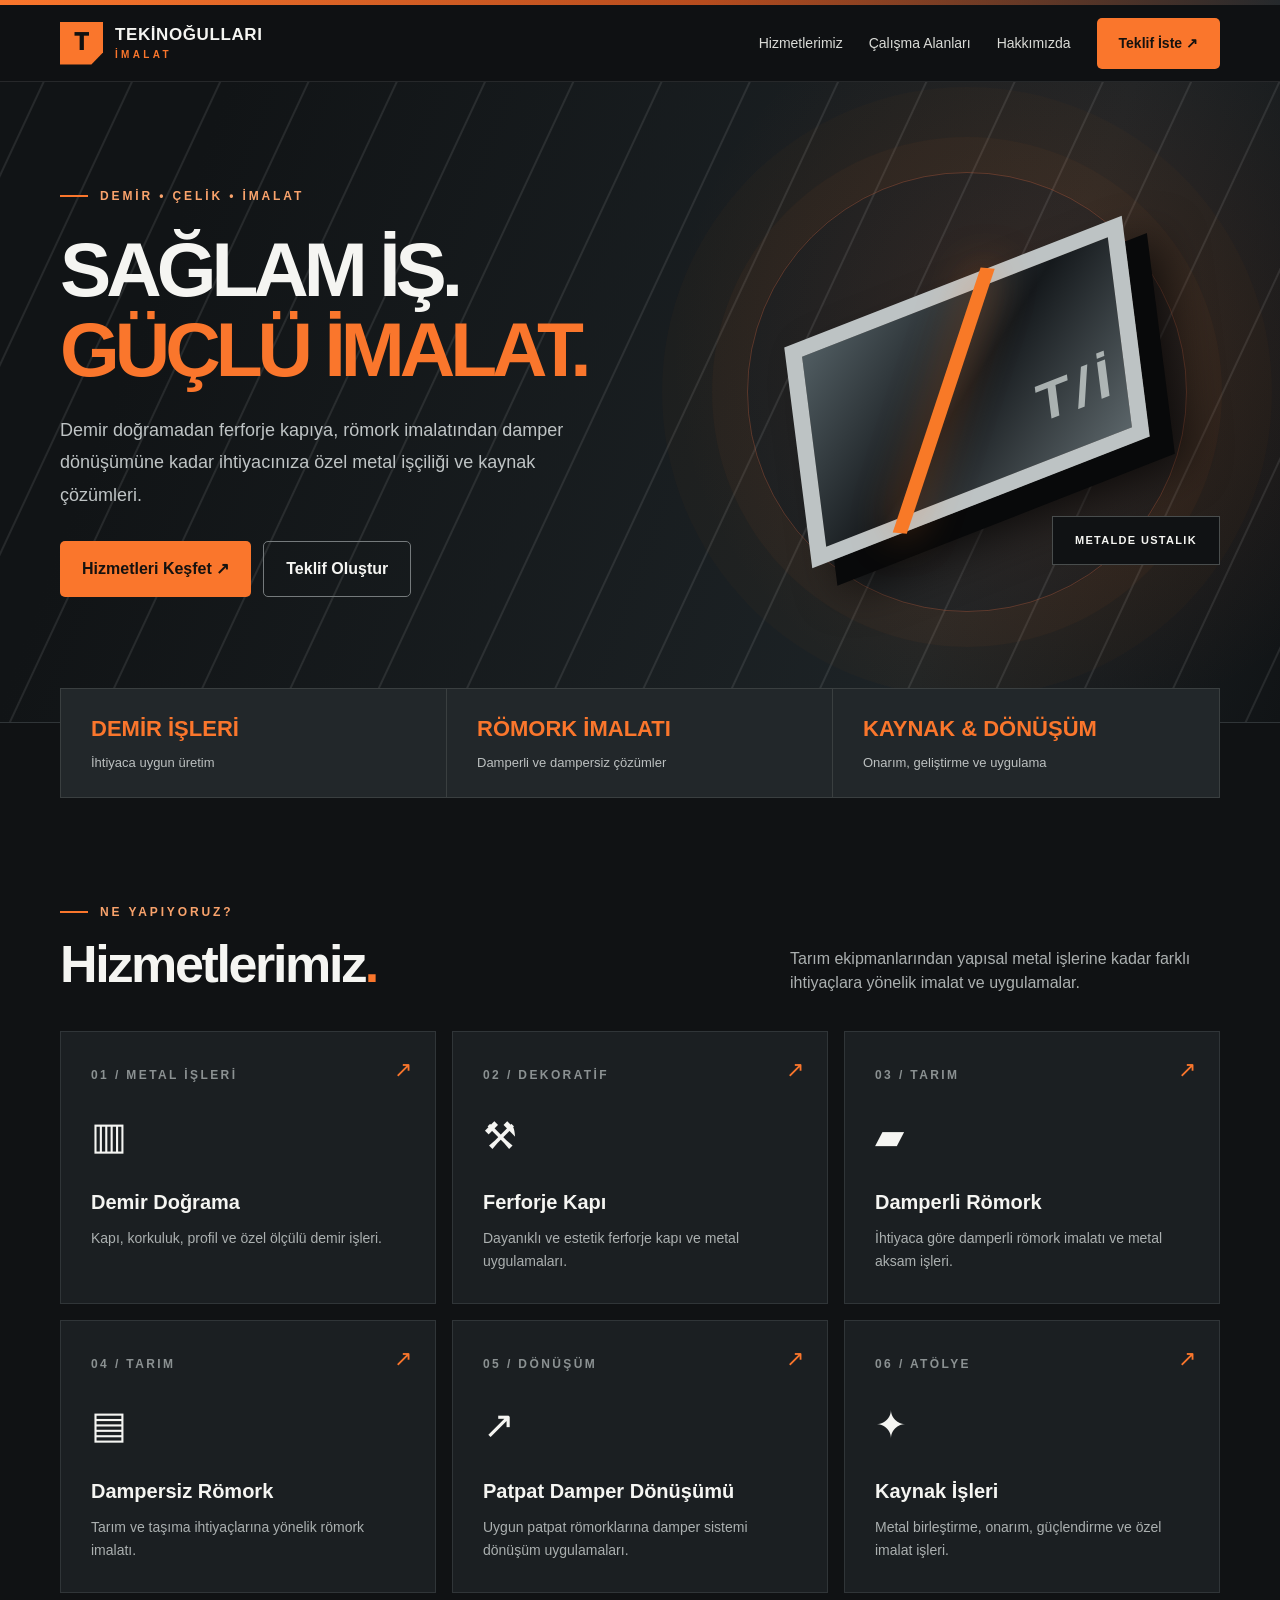
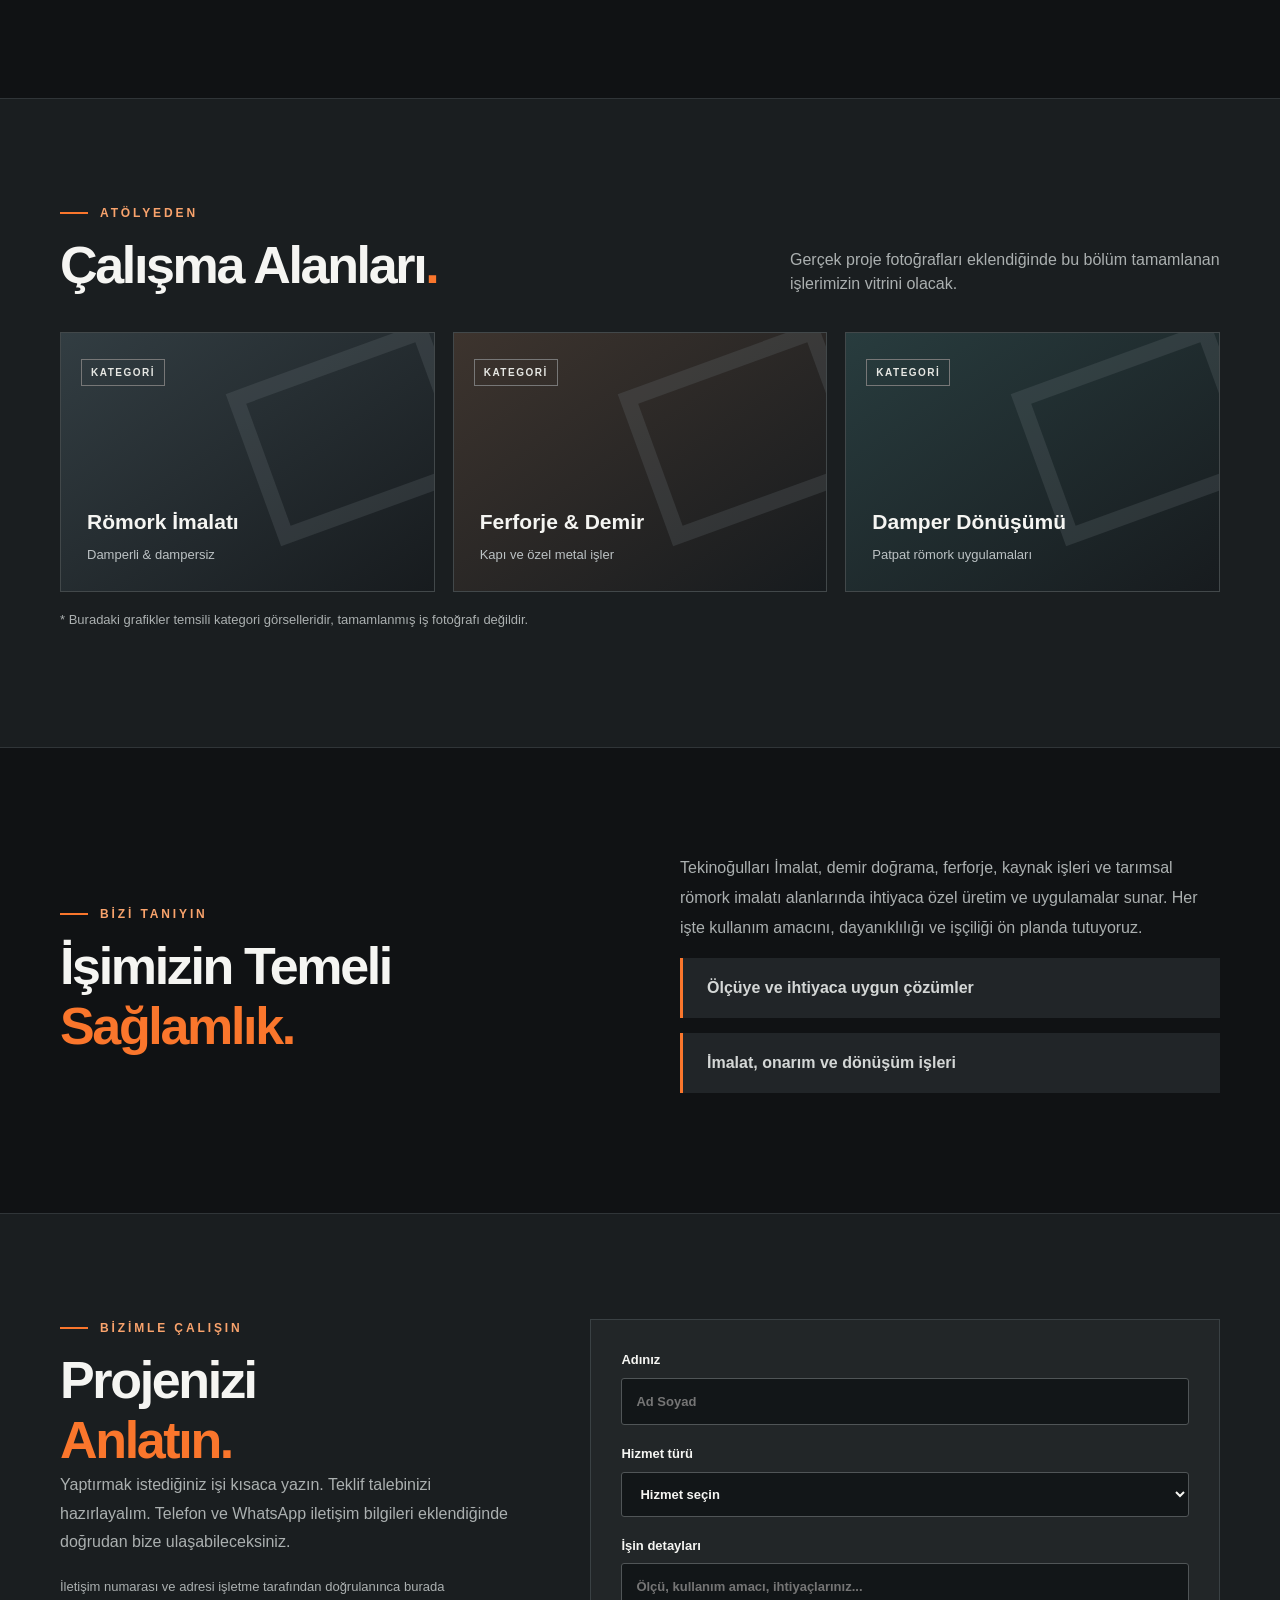
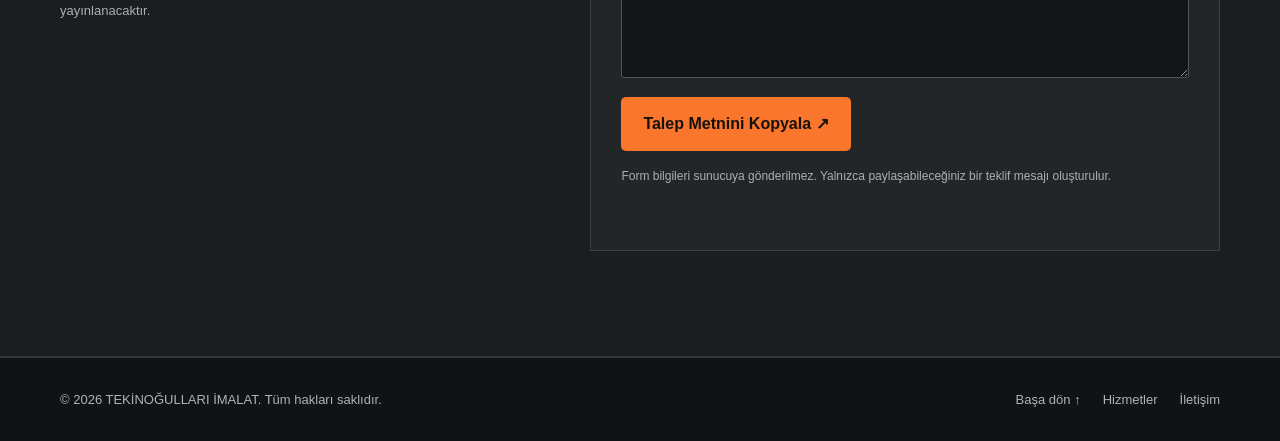
==== index.html @ f1603a8a "feat: add responsive Tekinoğulları İmalat landing page" ====
<!DOCTYPE html>
<html lang="tr">
<head>
<meta charset="utf-8"><meta name="viewport" content="width=device-width,initial-scale=1">
<meta name="theme-color" content="#101214">
<meta name="description" content="Tekinoğulları İmalat: demir doğrama, ferforje kapı, damperli ve dampersiz römork imalatı, patpat römorku damper dönüşümü ve kaynak işleri.">
<title>TEKİNOĞULLARI İMALAT | Demir, Römork ve Kaynak</title>
<style>
:root{--bg:#101214;--panel:#1b1f22;--line:#303538;--text:#f5f5f2;--muted:#abb0b0;--accent:#fa762c;--accent2:#f9a36c}*{box-sizing:border-box}html{scroll-behavior:smooth}body{margin:0;background:var(--bg);color:var(--text);font-family:Inter,Arial,Helvetica,sans-serif;line-height:1.5}a{color:inherit;text-decoration:none}button,input,textarea,select{font:inherit}button{cursor:pointer}::selection{background:var(--accent);color:#111}.wrap{width:min(1160px,calc(100% - 40px));margin:auto}.topline{height:5px;background:linear-gradient(90deg,var(--accent),#b64c1e 55%,#25292c)}header{position:sticky;top:0;z-index:20;background:#101214ed;backdrop-filter:blur(16px);border-bottom:1px solid #ffffff19}.nav{display:flex;align-items:center;justify-content:space-between;min-height:76px;gap:24px}.brand{display:flex;align-items:center;gap:12px;font-size:17px;font-weight:900;letter-spacing:.035em;line-height:1.12}.mark{display:grid;place-items:center;width:43px;height:43px;background:var(--accent);color:#111;clip-path:polygon(0 0,100% 0,100% 72%,73% 100%,0 100%);font-weight:1000;font-size:23px}.brand small{display:block;color:var(--accent);letter-spacing:.33em;font-size:10px;margin-top:5px}.links{display:flex;align-items:center;gap:26px;color:#dadbd7;font-size:14px}.links a:hover,.footer-links a:hover{color:var(--accent)}.btn{display:inline-flex;align-items:center;justify-content:center;gap:9px;border:none;border-radius:5px;background:var(--accent);color:#15120f;font-weight:800;padding:15px 22px;transition:transform .2s,background .2s}.btn:hover{background:#ff9657;transform:translateY(-2px)}.btn.outline{background:transparent;color:var(--text);border:1px solid #757a7c}.btn.outline:hover{border-color:var(--accent);color:var(--accent)}.menu{display:none;color:white;background:none;border:1px solid var(--line);border-radius:5px;padding:10px}.hero{position:relative;overflow:hidden;isolation:isolate;border-bottom:1px solid var(--line)}.hero:before{content:"";position:absolute;inset:0;z-index:-2;background:radial-gradient(circle at 82% 42%,#ac4c222e 0,transparent 34%),linear-gradient(110deg,#111416 15%,#1d2326 75%,#111416)}.hero:after{content:"";position:absolute;inset:0;opacity:.09;z-index:-1;background:repeating-linear-gradient(115deg,transparent 0 38px,#fff 39px,#fff 40px,transparent 41px 80px)}.hero-inner{min-height:640px;display:grid;grid-template-columns:1.1fr .9fr;align-items:center;gap:35px;padding:80px 0 100px}.eyebrow{display:flex;align-items:center;gap:12px;color:var(--accent2);letter-spacing:.24em;font-size:12px;font-weight:850;text-transform:uppercase}.eyebrow:before{content:"";width:28px;height:2px;background:var(--accent)}h1,h2,h3,p{margin-top:0}h1{font-size:clamp(45px,6vw,82px);line-height:1.05;letter-spacing:-.065em;margin:24px 0}.orange{color:var(--accent)}.lead{font-size:18px;color:#bfc4c5;max-width:550px;line-height:1.8}.actions{display:flex;flex-wrap:wrap;gap:12px;margin-top:30px}.hero-art{position:relative;min-height:360px;display:grid;place-items:center}.hero-art .halo{position:absolute;width:min(90%,440px);aspect-ratio:1;border:1px solid #d6683c55;border-radius:50%;box-shadow:0 0 0 35px #f8782409,0 0 0 85px #f8782406}.hero-art .metal{width:min(78%,340px);height:230px;transform:skewY(-15deg) rotate(-7deg);border:16px solid #bdc3c4;background:linear-gradient(135deg,#505c61,#15191c 50%,#5a6468);box-shadow:22px 27px 0 #08090a,30px 35px 45px #000b;position:relative}.hero-art .metal:before{content:"";position:absolute;left:40%;top:-15%;width:15px;height:130%;transform:rotate(27deg);background:#f87927;box-shadow:0 0 40px #f8792788}.hero-art .metal:after{content:"T  /  İ";position:absolute;bottom:18px;right:19px;color:#d7dedc;font-size:55px;font-weight:900;letter-spacing:-.09em;opacity:.72}.hero-art .tag{position:absolute;bottom:2%;right:0;padding:15px 22px;background:#101214;border:1px solid #494d4d;font-weight:800;letter-spacing:.12em;font-size:11px}.stats{display:grid;grid-template-columns:repeat(3,1fr);margin-top:-35px;position:relative;z-index:2;background:#22272a;border:1px solid #3a3f40}.stat{padding:23px 30px;border-right:1px solid #3a3f40}.stat:last-child{border-right:0}.stat b{display:block;font-size:22px;color:var(--accent);margin-bottom:5px}.stat span{font-size:13px;color:#bcc0c0}.section{padding:105px 0}.section-head{display:flex;justify-content:space-between;align-items:end;gap:22px;margin-bottom:36px}.section h2{font-size:clamp(32px,4.5vw,52px);letter-spacing:-.045em;line-height:1.15;margin:14px 0 0}.section-head p{max-width:430px;color:var(--muted);margin:0}.cards{display:grid;grid-template-columns:repeat(3,1fr);gap:16px}.service{position:relative;min-height:240px;background:var(--panel);border:1px solid var(--line);padding:30px;transition:border-color .2s,transform .2s}.service:hover{border-color:var(--accent);transform:translateY(-4px)}.service .num{color:#8b9192;font-size:12px;font-weight:800;letter-spacing:.2em}.service .symbol{font-size:38px;display:block;margin:22px 0}.service h3{font-size:20px;margin-bottom:10px}.service p{color:var(--muted);font-size:14px;line-height:1.65;margin:0}.service:after{content:"↗";position:absolute;right:23px;top:21px;color:var(--accent);font-size:22px}.darkband{background:#1a1e20;border-block:1px solid var(--line)}.projects{display:grid;grid-template-columns:repeat(3,1fr);gap:18px}.project{min-height:260px;background:linear-gradient(145deg,#323d42,#171b1e);border:1px solid #42484a;display:flex;flex-direction:column;justify-content:flex-end;position:relative;overflow:hidden;padding:26px}.project:before{content:"";position:absolute;width:180px;height:130px;right:-25px;top:20px;border:16px solid #78838633;transform:rotate(-20deg)}.project:nth-child(2){background:linear-gradient(145deg,#3d342e,#171b1e)}.project:nth-child(3){background:linear-gradient(145deg,#283c3e,#171b1e)}.project b{font-size:21px;position:relative}.project span{position:relative;color:#bcc2c4;font-size:13px;margin-top:8px}.project .label{position:absolute;top:18px;left:20px;border:1px solid #777;padding:5px 9px;color:#e6e7e3;font-size:10px;font-weight:800;letter-spacing:.15em}.note{color:var(--muted);font-size:13px;margin-top:18px}.about{display:grid;grid-template-columns:1fr 1fr;gap:80px;align-items:center}.about p{color:var(--muted);font-size:16px;line-height:1.85}.feature{border-left:3px solid var(--accent);padding:18px 24px;background:#212528;margin:15px 0;color:#d4d7d6;font-weight:700}.contact{display:grid;grid-template-columns:.85fr 1.15fr;gap:65px;align-items:start}.contact p{color:var(--muted);line-height:1.8}.form{background:#222628;border:1px solid #3a4144;padding:30px}.field{display:block;font-size:13px;font-weight:700;margin-bottom:19px}.field input,.field textarea,.field select{display:block;width:100%;margin-top:8px;padding:13px 14px;background:#121618;color:var(--text);border:1px solid #505557;border-radius:3px;outline:none}.field input:focus,.field textarea:focus,.field select:focus{border-color:var(--accent)}.field textarea{min-height:115px;resize:vertical}.smallprint{font-size:12px;color:#b3bab9;margin:15px 0 0}.feedback{font-size:13px;color:#b3edbd;min-height:20px;margin-top:12px}footer{border-top:1px solid var(--line);padding:32px 0;color:#aeb4b4;font-size:13px}.foot{display:flex;justify-content:space-between;gap:20px;flex-wrap:wrap}.footer-links{display:flex;gap:22px}@media(max-width:900px){.hero-inner{grid-template-columns:1fr;min-height:auto;padding:80px 0}.hero-art{min-height:270px}.hero-art .metal{height:175px;width:270px}.cards,.projects{grid-template-columns:repeat(2,1fr)}.about,.contact{gap:30px}.links{gap:15px}}@media(max-width:650px){.nav{min-height:68px}.brand{font-size:14px}.mark{width:38px;height:38px}.menu{display:block}.links{display:none;position:absolute;top:68px;left:0;right:0;background:#171b1d;border-bottom:1px solid var(--line);padding:25px 20px;flex-direction:column;align-items:stretch}.links.open{display:flex}.links .btn{text-align:center}.hero-inner{padding:70px 0 80px}.hero-art{min-height:220px}.hero-art .halo{width:220px}.hero-art .metal{width:205px;height:140px;border-width:11px}.hero-art .metal:after{font-size:39px}.hero-art .tag{display:none}.lead{font-size:16px}.stats{grid-template-columns:1fr;margin-top:-25px}.stat{padding:16px 22px;border-right:0;border-bottom:1px solid var(--line)}.stat:last-child{border:0}.stat b{font-size:17px}.section{padding:72px 0}.section-head{display:block}.section-head p{margin-top:16px}.cards,.projects,.about,.contact{grid-template-columns:1fr}.about{gap:20px}.contact{gap:24px}.form{padding:22px}.btn{width:auto}}
</style>
</head>
<body>
<div class="topline"></div>
<header><nav class="wrap nav" aria-label="Ana menü"><a href="#anasayfa" class="brand" aria-label="Tekinoğulları İmalat ana sayfa"><span class="mark">T</span><span>TEKİNOĞULLARI<small>İMALAT</small></span></a><button class="menu" id="menuBtn" aria-label="Menüyü aç" aria-expanded="false">☰ Menü</button><div class="links" id="navLinks"><a href="#hizmetler">Hizmetlerimiz</a><a href="#projeler">Çalışma Alanları</a><a href="#hakkimizda">Hakkımızda</a><a href="#iletisim" class="btn">Teklif İste ↗</a></div></nav></header>
<main>
<section class="hero" id="anasayfa"><div class="wrap hero-inner"><div><div class="eyebrow">Demir • Çelik • İmalat</div><h1>SAĞLAM İŞ.<br><span class="orange">GÜÇLÜ İMALAT.</span></h1><p class="lead">Demir doğramadan ferforje kapıya, römork imalatından damper dönüşümüne kadar ihtiyacınıza özel metal işçiliği ve kaynak çözümleri.</p><div class="actions"><a href="#hizmetler" class="btn">Hizmetleri Keşfet ↗</a><a href="#iletisim" class="btn outline">Teklif Oluştur</a></div></div><div class="hero-art" aria-hidden="true"><div class="halo"></div><div class="metal"></div><span class="tag">METALDE USTALIK</span></div></div></section>
<div class="wrap stats" aria-label="Uzmanlık alanlarımız"><div class="stat"><b>DEMİR İŞLERİ</b><span>İhtiyaca uygun üretim</span></div><div class="stat"><b>RÖMORK İMALATI</b><span>Damperli ve dampersiz çözümler</span></div><div class="stat"><b>KAYNAK & DÖNÜŞÜM</b><span>Onarım, geliştirme ve uygulama</span></div></div>
<section class="section" id="hizmetler"><div class="wrap"><div class="section-head"><div><div class="eyebrow">Ne yapıyoruz?</div><h2>Hizmetlerimiz<span class="orange">.</span></h2></div><p>Tarım ekipmanlarından yapısal metal işlerine kadar farklı ihtiyaçlara yönelik imalat ve uygulamalar.</p></div><div class="cards">
<article class="service"><span class="num">01 / METAL İŞLERİ</span><span class="symbol" aria-hidden="true">▥</span><h3>Demir Doğrama</h3><p>Kapı, korkuluk, profil ve özel ölçülü demir işleri.</p></article>
<article class="service"><span class="num">02 / DEKORATİF</span><span class="symbol" aria-hidden="true">⚒</span><h3>Ferforje Kapı</h3><p>Dayanıklı ve estetik ferforje kapı ve metal uygulamaları.</p></article>
<article class="service"><span class="num">03 / TARIM</span><span class="symbol" aria-hidden="true">▰</span><h3>Damperli Römork</h3><p>İhtiyaca göre damperli römork imalatı ve metal aksam işleri.</p></article>
<article class="service"><span class="num">04 / TARIM</span><span class="symbol" aria-hidden="true">▤</span><h3>Dampersiz Römork</h3><p>Tarım ve taşıma ihtiyaçlarına yönelik römork imalatı.</p></article>
<article class="service"><span class="num">05 / DÖNÜŞÜM</span><span class="symbol" aria-hidden="true">↗</span><h3>Patpat Damper Dönüşümü</h3><p>Uygun patpat römorklarına damper sistemi dönüşüm uygulamaları.</p></article>
<article class="service"><span class="num">06 / ATÖLYE</span><span class="symbol" aria-hidden="true">✦</span><h3>Kaynak İşleri</h3><p>Metal birleştirme, onarım, güçlendirme ve özel imalat işleri.</p></article>
</div></div></section>
<section class="section darkband" id="projeler"><div class="wrap"><div class="section-head"><div><div class="eyebrow">Atölyeden</div><h2>Çalışma Alanları<span class="orange">.</span></h2></div><p>Gerçek proje fotoğrafları eklendiğinde bu bölüm tamamlanan işlerimizin vitrini olacak.</p></div><div class="projects"><div class="project"><span class="label">KATEGORİ</span><b>Römork İmalatı</b><span>Damperli & dampersiz</span></div><div class="project"><span class="label">KATEGORİ</span><b>Ferforje & Demir</b><span>Kapı ve özel metal işler</span></div><div class="project"><span class="label">KATEGORİ</span><b>Damper Dönüşümü</b><span>Patpat römork uygulamaları</span></div></div><p class="note">* Buradaki grafikler temsili kategori görselleridir, tamamlanmış iş fotoğrafı değildir.</p></div></section>
<section class="section" id="hakkimizda"><div class="wrap about"><div><div class="eyebrow">Bizi tanıyın</div><h2>İşimizin Temeli<br><span class="orange">Sağlamlık.</span></h2></div><div><p>Tekinoğulları İmalat, demir doğrama, ferforje, kaynak işleri ve tarımsal römork imalatı alanlarında ihtiyaca özel üretim ve uygulamalar sunar. Her işte kullanım amacını, dayanıklılığı ve işçiliği ön planda tutuyoruz.</p><div class="feature">Ölçüye ve ihtiyaca uygun çözümler</div><div class="feature">İmalat, onarım ve dönüşüm işleri</div></div></div></section>
<section class="section darkband" id="iletisim"><div class="wrap contact"><div><div class="eyebrow">Bizimle çalışın</div><h2>Projenizi<br><span class="orange">Anlatın.</span></h2><p>Yaptırmak istediğiniz işi kısaca yazın. Teklif talebinizi hazırlayalım. Telefon ve WhatsApp iletişim bilgileri eklendiğinde doğrudan bize ulaşabileceksiniz.</p><p class="note">İletişim numarası ve adresi işletme tarafından doğrulanınca burada yayınlanacaktır.</p></div><form class="form" id="quoteForm"><label class="field">Adınız <input id="customer" required maxlength="80" placeholder="Ad Soyad" autocomplete="name"></label><label class="field">Hizmet türü<select id="service" required><option value="">Hizmet seçin</option><option>Demir doğrama</option><option>Ferforje kapı</option><option>Damperli römork imalatı</option><option>Dampersiz römork imalatı</option><option>Patpat römorku damper dönüşümü</option><option>Kaynak işleri</option><option>Diğer</option></select></label><label class="field">İşin detayları<textarea id="details" required maxlength="2000" placeholder="Ölçü, kullanım amacı, ihtiyaçlarınız..."></textarea></label><button type="submit" class="btn">Talep Metnini Kopyala ↗</button><p class="smallprint">Form bilgileri sunucuya gönderilmez. Yalnızca paylaşabileceğiniz bir teklif mesajı oluşturulur.</p><div id="formFeedback" class="feedback" aria-live="polite"></div></form></div></section>
</main><footer><div class="wrap foot"><div>© <span id="year"></span> TEKİNOĞULLARI İMALAT. Tüm hakları saklıdır.</div><div class="footer-links"><a href="#anasayfa">Başa dön ↑</a><a href="#hizmetler">Hizmetler</a><a href="#iletisim">İletişim</a></div></div></footer>
<script>
const menuBtn=document.getElementById('menuBtn'),navLinks=document.getElementById('navLinks');menuBtn.addEventListener('click',()=>{const open=navLinks.classList.toggle('open');menuBtn.setAttribute('aria-expanded',String(open))});navLinks.querySelectorAll('a').forEach(a=>a.addEventListener('click',()=>{navLinks.classList.remove('open');menuBtn.setAttribute('aria-expanded','false')}));document.getElementById('year').textContent=new Date().getFullYear();
document.getElementById('quoteForm').addEventListener('submit',async e=>{e.preventDefault();const name=document.getElementById('customer').value.trim(),service=document.getElementById('service').value,details=document.getElementById('details').value.trim(),feedback=document.getElementById('formFeedback');if(!name||!service||!details)return;const msg='TEKİNOĞULLARI İMALAT - TEKLİF TALEBİ\nAd Soyad: '+name+'\nHizmet: '+service+'\nDetay: '+details;try{await navigator.clipboard.writeText(msg);feedback.textContent='Talep metniniz kopyalandı. İstediğiniz mesajlaşma uygulamasına yapıştırabilirsiniz.'}catch(err){const field=document.createElement('textarea');field.value=msg;field.readOnly=true;field.style.width='100%';feedback.textContent='Metni buradan seçip kopyalayabilirsiniz:';feedback.appendChild(field);field.select()}})
</script>
</body></html>
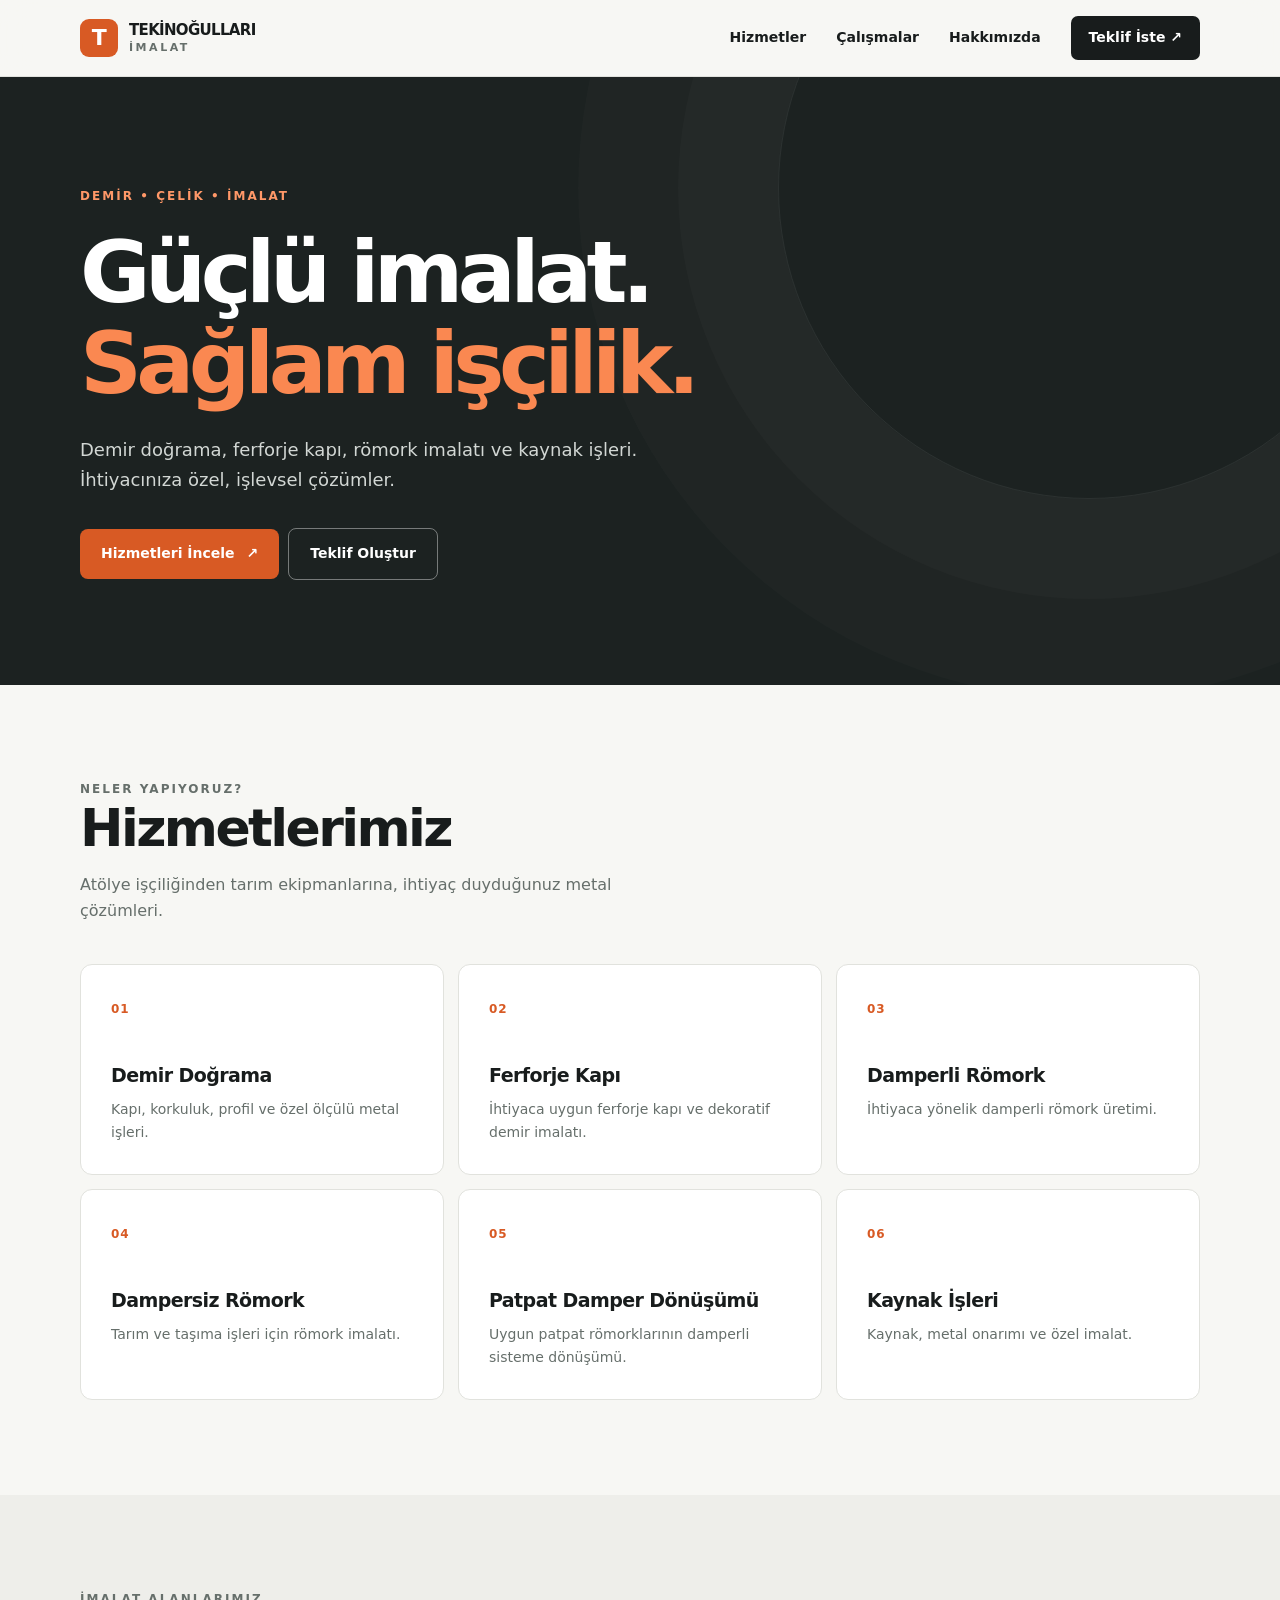
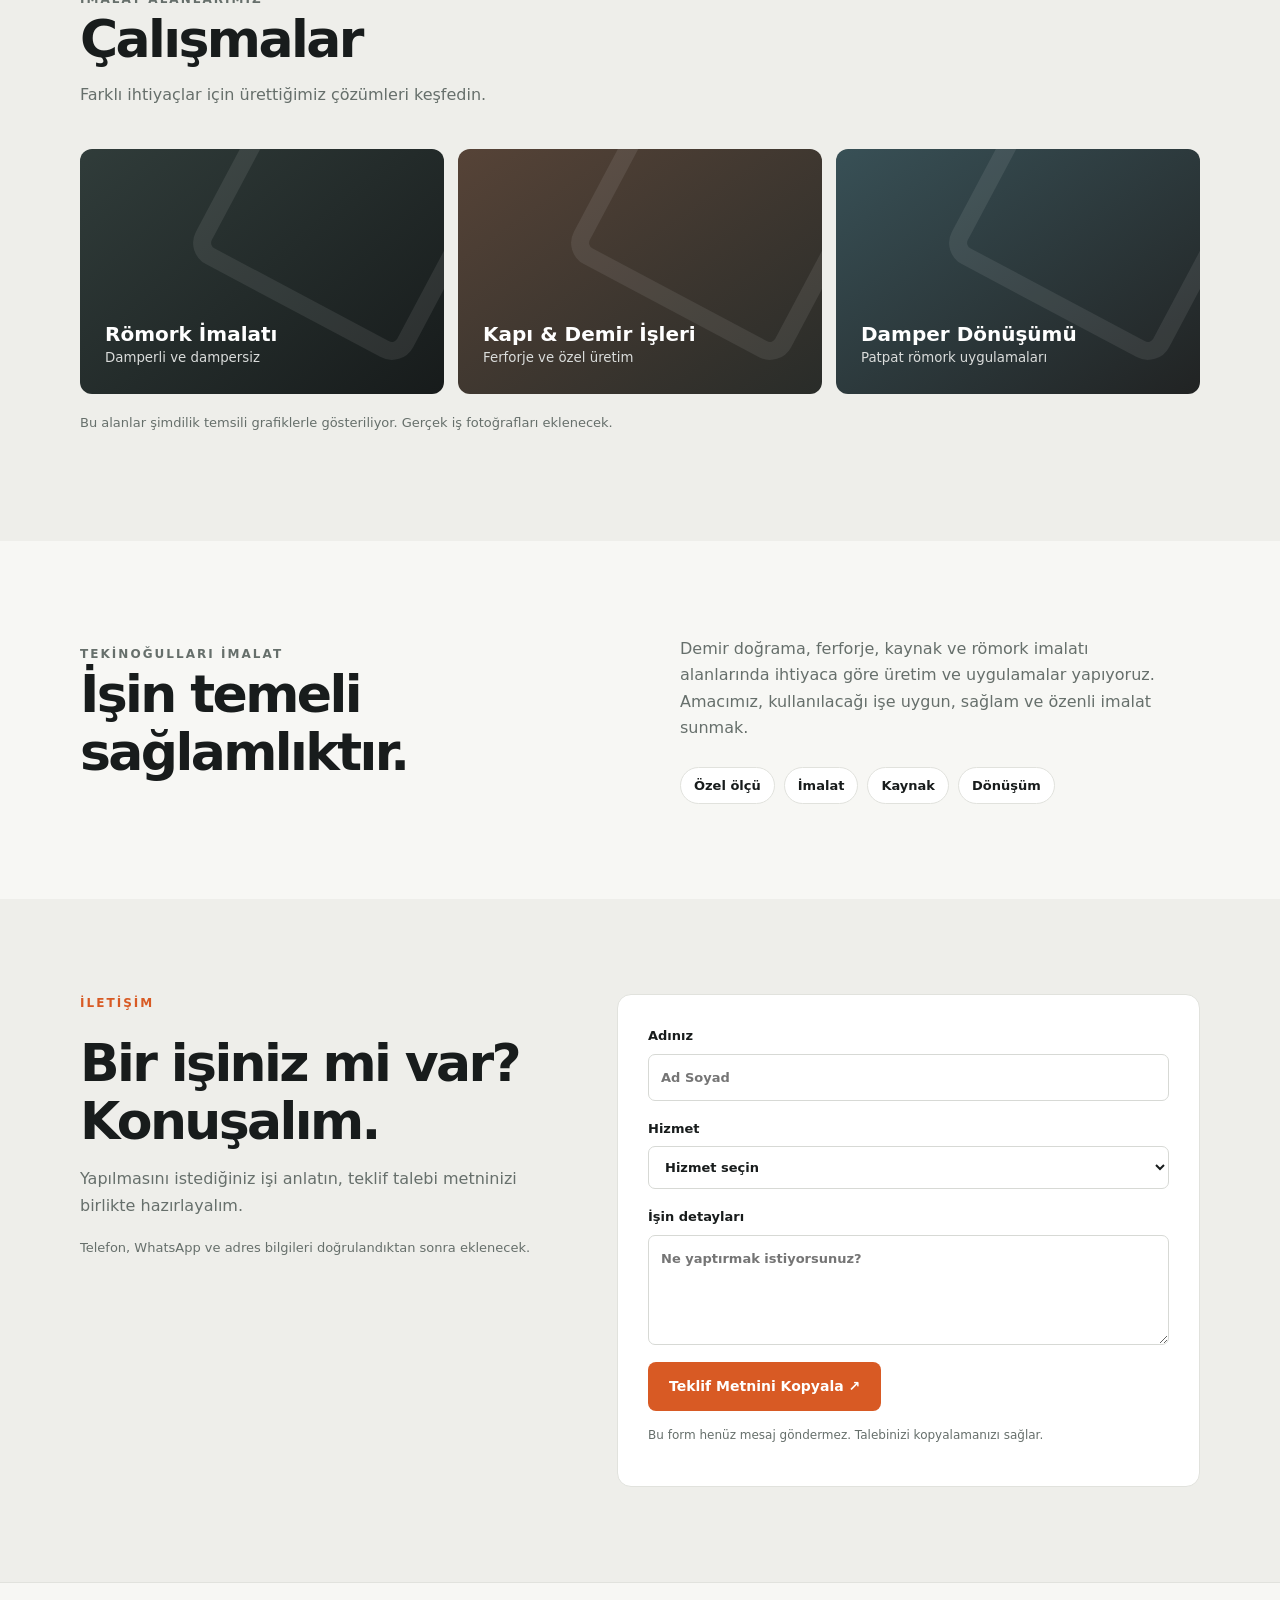
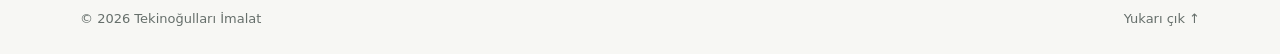
==== commit 36a725c2: "design: simplify landing page and add subtle scroll animations" ====
--- a/index.html
+++ b/index.html
@@ -1,34 +1,36 @@
-<!DOCTYPE html>
+<!doctype html>
 <html lang="tr">
 <head>
 <meta charset="utf-8"><meta name="viewport" content="width=device-width,initial-scale=1">
-<meta name="theme-color" content="#101214">
-<meta name="description" content="Tekinoğulları İmalat: demir doğrama, ferforje kapı, damperli ve dampersiz römork imalatı, patpat römorku damper dönüşümü ve kaynak işleri.">
-<title>TEKİNOĞULLARI İMALAT | Demir, Römork ve Kaynak</title>
+<meta name="theme-color" content="#151717">
+<meta name="description" content="Tekinoğulları İmalat | Demir doğrama, ferforje, damperli ve dampersiz römork, patpat römorku damper dönüşümü ve kaynak işleri.">
+<title>Tekinoğulları İmalat | Demir & Römork</title>
 <style>
-:root{--bg:#101214;--panel:#1b1f22;--line:#303538;--text:#f5f5f2;--muted:#abb0b0;--accent:#fa762c;--accent2:#f9a36c}*{box-sizing:border-box}html{scroll-behavior:smooth}body{margin:0;background:var(--bg);color:var(--text);font-family:Inter,Arial,Helvetica,sans-serif;line-height:1.5}a{color:inherit;text-decoration:none}button,input,textarea,select{font:inherit}button{cursor:pointer}::selection{background:var(--accent);color:#111}.wrap{width:min(1160px,calc(100% - 40px));margin:auto}.topline{height:5px;background:linear-gradient(90deg,var(--accent),#b64c1e 55%,#25292c)}header{position:sticky;top:0;z-index:20;background:#101214ed;backdrop-filter:blur(16px);border-bottom:1px solid #ffffff19}.nav{display:flex;align-items:center;justify-content:space-between;min-height:76px;gap:24px}.brand{display:flex;align-items:center;gap:12px;font-size:17px;font-weight:900;letter-spacing:.035em;line-height:1.12}.mark{display:grid;place-items:center;width:43px;height:43px;background:var(--accent);color:#111;clip-path:polygon(0 0,100% 0,100% 72%,73% 100%,0 100%);font-weight:1000;font-size:23px}.brand small{display:block;color:var(--accent);letter-spacing:.33em;font-size:10px;margin-top:5px}.links{display:flex;align-items:center;gap:26px;color:#dadbd7;font-size:14px}.links a:hover,.footer-links a:hover{color:var(--accent)}.btn{display:inline-flex;align-items:center;justify-content:center;gap:9px;border:none;border-radius:5px;background:var(--accent);color:#15120f;font-weight:800;padding:15px 22px;transition:transform .2s,background .2s}.btn:hover{background:#ff9657;transform:translateY(-2px)}.btn.outline{background:transparent;color:var(--text);border:1px solid #757a7c}.btn.outline:hover{border-color:var(--accent);color:var(--accent)}.menu{display:none;color:white;background:none;border:1px solid var(--line);border-radius:5px;padding:10px}.hero{position:relative;overflow:hidden;isolation:isolate;border-bottom:1px solid var(--line)}.hero:before{content:"";position:absolute;inset:0;z-index:-2;background:radial-gradient(circle at 82% 42%,#ac4c222e 0,transparent 34%),linear-gradient(110deg,#111416 15%,#1d2326 75%,#111416)}.hero:after{content:"";position:absolute;inset:0;opacity:.09;z-index:-1;background:repeating-linear-gradient(115deg,transparent 0 38px,#fff 39px,#fff 40px,transparent 41px 80px)}.hero-inner{min-height:640px;display:grid;grid-template-columns:1.1fr .9fr;align-items:center;gap:35px;padding:80px 0 100px}.eyebrow{display:flex;align-items:center;gap:12px;color:var(--accent2);letter-spacing:.24em;font-size:12px;font-weight:850;text-transform:uppercase}.eyebrow:before{content:"";width:28px;height:2px;background:var(--accent)}h1,h2,h3,p{margin-top:0}h1{font-size:clamp(45px,6vw,82px);line-height:1.05;letter-spacing:-.065em;margin:24px 0}.orange{color:var(--accent)}.lead{font-size:18px;color:#bfc4c5;max-width:550px;line-height:1.8}.actions{display:flex;flex-wrap:wrap;gap:12px;margin-top:30px}.hero-art{position:relative;min-height:360px;display:grid;place-items:center}.hero-art .halo{position:absolute;width:min(90%,440px);aspect-ratio:1;border:1px solid #d6683c55;border-radius:50%;box-shadow:0 0 0 35px #f8782409,0 0 0 85px #f8782406}.hero-art .metal{width:min(78%,340px);height:230px;transform:skewY(-15deg) rotate(-7deg);border:16px solid #bdc3c4;background:linear-gradient(135deg,#505c61,#15191c 50%,#5a6468);box-shadow:22px 27px 0 #08090a,30px 35px 45px #000b;position:relative}.hero-art .metal:before{content:"";position:absolute;left:40%;top:-15%;width:15px;height:130%;transform:rotate(27deg);background:#f87927;box-shadow:0 0 40px #f8792788}.hero-art .metal:after{content:"T  /  İ";position:absolute;bottom:18px;right:19px;color:#d7dedc;font-size:55px;font-weight:900;letter-spacing:-.09em;opacity:.72}.hero-art .tag{position:absolute;bottom:2%;right:0;padding:15px 22px;background:#101214;border:1px solid #494d4d;font-weight:800;letter-spacing:.12em;font-size:11px}.stats{display:grid;grid-template-columns:repeat(3,1fr);margin-top:-35px;position:relative;z-index:2;background:#22272a;border:1px solid #3a3f40}.stat{padding:23px 30px;border-right:1px solid #3a3f40}.stat:last-child{border-right:0}.stat b{display:block;font-size:22px;color:var(--accent);margin-bottom:5px}.stat span{font-size:13px;color:#bcc0c0}.section{padding:105px 0}.section-head{display:flex;justify-content:space-between;align-items:end;gap:22px;margin-bottom:36px}.section h2{font-size:clamp(32px,4.5vw,52px);letter-spacing:-.045em;line-height:1.15;margin:14px 0 0}.section-head p{max-width:430px;color:var(--muted);margin:0}.cards{display:grid;grid-template-columns:repeat(3,1fr);gap:16px}.service{position:relative;min-height:240px;background:var(--panel);border:1px solid var(--line);padding:30px;transition:border-color .2s,transform .2s}.service:hover{border-color:var(--accent);transform:translateY(-4px)}.service .num{color:#8b9192;font-size:12px;font-weight:800;letter-spacing:.2em}.service .symbol{font-size:38px;display:block;margin:22px 0}.service h3{font-size:20px;margin-bottom:10px}.service p{color:var(--muted);font-size:14px;line-height:1.65;margin:0}.service:after{content:"↗";position:absolute;right:23px;top:21px;color:var(--accent);font-size:22px}.darkband{background:#1a1e20;border-block:1px solid var(--line)}.projects{display:grid;grid-template-columns:repeat(3,1fr);gap:18px}.project{min-height:260px;background:linear-gradient(145deg,#323d42,#171b1e);border:1px solid #42484a;display:flex;flex-direction:column;justify-content:flex-end;position:relative;overflow:hidden;padding:26px}.project:before{content:"";position:absolute;width:180px;height:130px;right:-25px;top:20px;border:16px solid #78838633;transform:rotate(-20deg)}.project:nth-child(2){background:linear-gradient(145deg,#3d342e,#171b1e)}.project:nth-child(3){background:linear-gradient(145deg,#283c3e,#171b1e)}.project b{font-size:21px;position:relative}.project span{position:relative;color:#bcc2c4;font-size:13px;margin-top:8px}.project .label{position:absolute;top:18px;left:20px;border:1px solid #777;padding:5px 9px;color:#e6e7e3;font-size:10px;font-weight:800;letter-spacing:.15em}.note{color:var(--muted);font-size:13px;margin-top:18px}.about{display:grid;grid-template-columns:1fr 1fr;gap:80px;align-items:center}.about p{color:var(--muted);font-size:16px;line-height:1.85}.feature{border-left:3px solid var(--accent);padding:18px 24px;background:#212528;margin:15px 0;color:#d4d7d6;font-weight:700}.contact{display:grid;grid-template-columns:.85fr 1.15fr;gap:65px;align-items:start}.contact p{color:var(--muted);line-height:1.8}.form{background:#222628;border:1px solid #3a4144;padding:30px}.field{display:block;font-size:13px;font-weight:700;margin-bottom:19px}.field input,.field textarea,.field select{display:block;width:100%;margin-top:8px;padding:13px 14px;background:#121618;color:var(--text);border:1px solid #505557;border-radius:3px;outline:none}.field input:focus,.field textarea:focus,.field select:focus{border-color:var(--accent)}.field textarea{min-height:115px;resize:vertical}.smallprint{font-size:12px;color:#b3bab9;margin:15px 0 0}.feedback{font-size:13px;color:#b3edbd;min-height:20px;margin-top:12px}footer{border-top:1px solid var(--line);padding:32px 0;color:#aeb4b4;font-size:13px}.foot{display:flex;justify-content:space-between;gap:20px;flex-wrap:wrap}.footer-links{display:flex;gap:22px}@media(max-width:900px){.hero-inner{grid-template-columns:1fr;min-height:auto;padding:80px 0}.hero-art{min-height:270px}.hero-art .metal{height:175px;width:270px}.cards,.projects{grid-template-columns:repeat(2,1fr)}.about,.contact{gap:30px}.links{gap:15px}}@media(max-width:650px){.nav{min-height:68px}.brand{font-size:14px}.mark{width:38px;height:38px}.menu{display:block}.links{display:none;position:absolute;top:68px;left:0;right:0;background:#171b1d;border-bottom:1px solid var(--line);padding:25px 20px;flex-direction:column;align-items:stretch}.links.open{display:flex}.links .btn{text-align:center}.hero-inner{padding:70px 0 80px}.hero-art{min-height:220px}.hero-art .halo{width:220px}.hero-art .metal{width:205px;height:140px;border-width:11px}.hero-art .metal:after{font-size:39px}.hero-art .tag{display:none}.lead{font-size:16px}.stats{grid-template-columns:1fr;margin-top:-25px}.stat{padding:16px 22px;border-right:0;border-bottom:1px solid var(--line)}.stat:last-child{border:0}.stat b{font-size:17px}.section{padding:72px 0}.section-head{display:block}.section-head p{margin-top:16px}.cards,.projects,.about,.contact{grid-template-columns:1fr}.about{gap:20px}.contact{gap:24px}.form{padding:22px}.btn{width:auto}}
+:root{--bg:#f7f7f4;--ink:#181c1c;--dim:#666f6b;--orange:#d85a24;--line:#e1e2dd;--white:#fff;--dark:#1c2221}*{box-sizing:border-box}html{scroll-behavior:smooth}body{margin:0;background:var(--bg);color:var(--ink);font:16px/1.65 system-ui,-apple-system,"Segoe UI",Arial,sans-serif}a{text-decoration:none;color:inherit}button,input,textarea,select{font:inherit}button{cursor:pointer}.container{width:min(1120px,calc(100% - 44px));margin:auto}.header{position:sticky;top:0;z-index:10;background:#f7f7f4eb;backdrop-filter:blur(16px);border-bottom:1px solid var(--line)}.nav{min-height:76px;display:flex;align-items:center;justify-content:space-between;gap:18px}.logo{font-size:15px;font-weight:900;letter-spacing:-.045em;line-height:1.1;display:flex;align-items:center;gap:11px}.logo-mark{height:38px;width:38px;background:var(--orange);color:white;display:grid;place-items:center;border-radius:9px;font-size:22px}.logo small{display:block;font-size:11px;letter-spacing:.23em;color:var(--dim);margin-top:4px}.nav-links{display:flex;align-items:center;gap:30px;font-size:14px;font-weight:600}.nav-links a:hover{color:var(--orange)}.nav-cta{padding:10px 18px;background:var(--ink);color:white!important;border-radius:7px}.menu-button{display:none;background:transparent;border:1px solid var(--line);padding:8px 12px;border-radius:7px}.hero{overflow:hidden;background:var(--dark);color:white;position:relative}.hero:after{content:"";position:absolute;right:-120px;top:-200px;width:620px;height:620px;border-radius:50%;border:1px solid #ffffff12;box-shadow:0 0 0 100px #ffffff05,0 0 0 200px #ffffff04;pointer-events:none}.hero-content{min-height:580px;padding:110px 0 105px;position:relative;z-index:1;max-width:1120px}.kicker{font-size:12px;text-transform:uppercase;letter-spacing:.17em;font-weight:800;color:var(--orange);margin:0 0 20px}.hero .kicker{color:#ff9868}.hero h1{font-size:clamp(47px,7vw,86px);max-width:850px;line-height:1.06;letter-spacing:-.065em;margin:0 0 26px;font-weight:900}.hero h1 span{color:#fa8851}.hero p.intro{color:#d2d7d4;max-width:570px;font-size:18px;margin:0 0 34px}.btn{border:0;border-radius:8px;display:inline-flex;align-items:center;justify-content:center;gap:12px;padding:13px 21px;font-size:14px;font-weight:800;background:var(--orange);color:white;transition:transform .22s,background .22s}.btn:hover{transform:translateY(-3px);background:#be4917}.btn-secondary{background:transparent;border:1px solid #ffffff66;margin-left:9px}.btn-secondary:hover{background:#ffffff16}.section{padding:95px 0}.section-header{margin-bottom:40px}.section-header h2,.about h2,.contact h2{font-size:clamp(32px,4.8vw,52px);line-height:1.12;letter-spacing:-.05em;margin:0 0 14px}.section-header p{max-width:560px;color:var(--dim);margin:0}.services{display:grid;grid-template-columns:repeat(3,1fr);gap:14px}.service{border:1px solid var(--line);background:white;padding:30px;border-radius:12px;transition:transform .25s,border-color .25s,box-shadow .25s}.service:hover{transform:translateY(-5px);border-color:#e2aa90;box-shadow:0 16px 36px #2222220a}.service-number{color:var(--orange);font-size:12px;letter-spacing:.08em;font-weight:800}.service h3{font-size:19px;letter-spacing:-.03em;margin:38px 0 7px}.service p{font-size:14px;color:var(--dim);margin:0}.wide{background:#eeeeea}.about{display:grid;grid-template-columns:1fr 1fr;gap:80px;align-items:center}.about p{color:var(--dim);margin:0;max-width:500px}.pill-row{display:flex;flex-wrap:wrap;gap:9px;margin-top:25px}.pill{background:#fff;border:1px solid var(--line);border-radius:100px;font-size:13px;padding:7px 13px;font-weight:650}.gallery{display:grid;grid-template-columns:repeat(3,1fr);gap:14px}.gallery-item{border-radius:12px;background:linear-gradient(140deg,#303c3a,#171b1b);color:white;height:245px;padding:25px;display:flex;flex-direction:column;justify-content:end;position:relative;overflow:hidden}.gallery-item:after{content:"";position:absolute;right:-30px;top:-70px;height:210px;width:210px;border-radius:24px;border:18px solid #ffffff15;transform:rotate(28deg)}.gallery-item:nth-child(2){background:linear-gradient(145deg,#564337,#292c29)}.gallery-item:nth-child(3){background:linear-gradient(145deg,#385056,#212323)}.gallery-item strong{font-size:20px;line-height:1.3;position:relative;z-index:1}.gallery-item small{color:#dadcdb;position:relative;z-index:1}.hint{font-size:13px;color:var(--dim);margin-top:18px}.contact{display:grid;grid-template-columns:.9fr 1.1fr;gap:60px}.contact-copy p:not(.kicker){color:var(--dim)}.form{background:#fff;border:1px solid var(--line);border-radius:14px;padding:30px}.form label{display:block;font-weight:700;font-size:13px;margin-bottom:17px}.form input,.form textarea,.form select{display:block;width:100%;border:1px solid #d7d9d5;border-radius:7px;background:#fff;padding:12px;margin-top:7px;outline:none;color:var(--ink)}.form input:focus,.form textarea:focus,.form select:focus{border-color:var(--orange)}.form textarea{resize:vertical;min-height:110px}.form-note{font-size:12px;color:var(--dim);margin:15px 0 0}.result{font-size:13px;margin:10px 0 0;color:#23653e}footer{border-top:1px solid var(--line);padding:25px 0;font-size:13px;color:var(--dim)}.footer-inner{display:flex;justify-content:space-between;gap:20px;flex-wrap:wrap}.footer-inner a:hover{color:var(--orange)}.reveal{opacity:0;transform:translateY(22px);transition:opacity .65s ease,transform .65s ease}.reveal.visible{opacity:1;transform:translateY(0)}@media(prefers-reduced-motion:reduce){html{scroll-behavior:auto}*,*:before,*:after{animation:none!important;transition:none!important}.reveal{opacity:1;transform:none}}@media(max-width:800px){.services,.gallery{grid-template-columns:repeat(2,1fr)}.about,.contact{grid-template-columns:1fr;gap:25px}}@media(max-width:640px){.container{width:calc(100% - 34px)}.nav{min-height:68px}.menu-button{display:block}.nav-links{display:none;position:absolute;top:68px;left:0;right:0;padding:22px;background:var(--bg);border-bottom:1px solid var(--line);flex-direction:column;align-items:stretch;gap:18px}.nav-links.open{display:flex}.nav-cta{text-align:center}.hero-content{min-height:510px;padding:90px 0 80px}.hero h1{font-size:clamp(44px,11vw,62px)}.hero p.intro{font-size:16px}.btn-secondary{margin:10px 0 0}.section{padding:68px 0}.services,.gallery{grid-template-columns:1fr}.service{padding:25px}.service h3{margin-top:20px}.gallery-item{height:210px}.form{padding:22px}}
 </style>
 </head>
 <body>
-<div class="topline"></div>
-<header><nav class="wrap nav" aria-label="Ana menü"><a href="#anasayfa" class="brand" aria-label="Tekinoğulları İmalat ana sayfa"><span class="mark">T</span><span>TEKİNOĞULLARI<small>İMALAT</small></span></a><button class="menu" id="menuBtn" aria-label="Menüyü aç" aria-expanded="false">☰ Menü</button><div class="links" id="navLinks"><a href="#hizmetler">Hizmetlerimiz</a><a href="#projeler">Çalışma Alanları</a><a href="#hakkimizda">Hakkımızda</a><a href="#iletisim" class="btn">Teklif İste ↗</a></div></nav></header>
+<header class="header"><nav class="container nav" aria-label="Ana menü"><a class="logo" href="#anasayfa"><span class="logo-mark">T</span><span>TEKİNOĞULLARI<small>İMALAT</small></span></a><button class="menu-button" id="menu" aria-expanded="false" aria-controls="links">☰ Menü</button><div class="nav-links" id="links"><a href="#hizmetler">Hizmetler</a><a href="#calismalar">Çalışmalar</a><a href="#hakkimizda">Hakkımızda</a><a href="#iletisim" class="nav-cta">Teklif İste ↗</a></div></nav></header>
 <main>
-<section class="hero" id="anasayfa"><div class="wrap hero-inner"><div><div class="eyebrow">Demir • Çelik • İmalat</div><h1>SAĞLAM İŞ.<br><span class="orange">GÜÇLÜ İMALAT.</span></h1><p class="lead">Demir doğramadan ferforje kapıya, römork imalatından damper dönüşümüne kadar ihtiyacınıza özel metal işçiliği ve kaynak çözümleri.</p><div class="actions"><a href="#hizmetler" class="btn">Hizmetleri Keşfet ↗</a><a href="#iletisim" class="btn outline">Teklif Oluştur</a></div></div><div class="hero-art" aria-hidden="true"><div class="halo"></div><div class="metal"></div><span class="tag">METALDE USTALIK</span></div></div></section>
-<div class="wrap stats" aria-label="Uzmanlık alanlarımız"><div class="stat"><b>DEMİR İŞLERİ</b><span>İhtiyaca uygun üretim</span></div><div class="stat"><b>RÖMORK İMALATI</b><span>Damperli ve dampersiz çözümler</span></div><div class="stat"><b>KAYNAK & DÖNÜŞÜM</b><span>Onarım, geliştirme ve uygulama</span></div></div>
-<section class="section" id="hizmetler"><div class="wrap"><div class="section-head"><div><div class="eyebrow">Ne yapıyoruz?</div><h2>Hizmetlerimiz<span class="orange">.</span></h2></div><p>Tarım ekipmanlarından yapısal metal işlerine kadar farklı ihtiyaçlara yönelik imalat ve uygulamalar.</p></div><div class="cards">
-<article class="service"><span class="num">01 / METAL İŞLERİ</span><span class="symbol" aria-hidden="true">▥</span><h3>Demir Doğrama</h3><p>Kapı, korkuluk, profil ve özel ölçülü demir işleri.</p></article>
-<article class="service"><span class="num">02 / DEKORATİF</span><span class="symbol" aria-hidden="true">⚒</span><h3>Ferforje Kapı</h3><p>Dayanıklı ve estetik ferforje kapı ve metal uygulamaları.</p></article>
-<article class="service"><span class="num">03 / TARIM</span><span class="symbol" aria-hidden="true">▰</span><h3>Damperli Römork</h3><p>İhtiyaca göre damperli römork imalatı ve metal aksam işleri.</p></article>
-<article class="service"><span class="num">04 / TARIM</span><span class="symbol" aria-hidden="true">▤</span><h3>Dampersiz Römork</h3><p>Tarım ve taşıma ihtiyaçlarına yönelik römork imalatı.</p></article>
-<article class="service"><span class="num">05 / DÖNÜŞÜM</span><span class="symbol" aria-hidden="true">↗</span><h3>Patpat Damper Dönüşümü</h3><p>Uygun patpat römorklarına damper sistemi dönüşüm uygulamaları.</p></article>
-<article class="service"><span class="num">06 / ATÖLYE</span><span class="symbol" aria-hidden="true">✦</span><h3>Kaynak İşleri</h3><p>Metal birleştirme, onarım, güçlendirme ve özel imalat işleri.</p></article>
+<section class="hero" id="anasayfa"><div class="container hero-content"><p class="kicker">Demir • Çelik • İmalat</p><h1>Güçlü imalat.<br><span>Sağlam işçilik.</span></h1><p class="intro">Demir doğrama, ferforje kapı, römork imalatı ve kaynak işleri. İhtiyacınıza özel, işlevsel çözümler.</p><a class="btn" href="#hizmetler">Hizmetleri İncele <span>↗</span></a><a class="btn btn-secondary" href="#iletisim">Teklif Oluştur</a></div></section>
+<section class="section" id="hizmetler"><div class="container"><div class="section-header reveal"><p class="kicker">Neler yapıyoruz?</p><h2>Hizmetlerimiz</h2><p>Atölye işçiliğinden tarım ekipmanlarına, ihtiyaç duyduğunuz metal çözümleri.</p></div><div class="services">
+<article class="service reveal"><span class="service-number">01</span><h3>Demir Doğrama</h3><p>Kapı, korkuluk, profil ve özel ölçülü metal işleri.</p></article>
+<article class="service reveal"><span class="service-number">02</span><h3>Ferforje Kapı</h3><p>İhtiyaca uygun ferforje kapı ve dekoratif demir imalatı.</p></article>
+<article class="service reveal"><span class="service-number">03</span><h3>Damperli Römork</h3><p>İhtiyaca yönelik damperli römork üretimi.</p></article>
+<article class="service reveal"><span class="service-number">04</span><h3>Dampersiz Römork</h3><p>Tarım ve taşıma işleri için römork imalatı.</p></article>
+<article class="service reveal"><span class="service-number">05</span><h3>Patpat Damper Dönüşümü</h3><p>Uygun patpat römorklarının damperli sisteme dönüşümü.</p></article>
+<article class="service reveal"><span class="service-number">06</span><h3>Kaynak İşleri</h3><p>Kaynak, metal onarımı ve özel imalat.</p></article>
 </div></div></section>
-<section class="section darkband" id="projeler"><div class="wrap"><div class="section-head"><div><div class="eyebrow">Atölyeden</div><h2>Çalışma Alanları<span class="orange">.</span></h2></div><p>Gerçek proje fotoğrafları eklendiğinde bu bölüm tamamlanan işlerimizin vitrini olacak.</p></div><div class="projects"><div class="project"><span class="label">KATEGORİ</span><b>Römork İmalatı</b><span>Damperli & dampersiz</span></div><div class="project"><span class="label">KATEGORİ</span><b>Ferforje & Demir</b><span>Kapı ve özel metal işler</span></div><div class="project"><span class="label">KATEGORİ</span><b>Damper Dönüşümü</b><span>Patpat römork uygulamaları</span></div></div><p class="note">* Buradaki grafikler temsili kategori görselleridir, tamamlanmış iş fotoğrafı değildir.</p></div></section>
-<section class="section" id="hakkimizda"><div class="wrap about"><div><div class="eyebrow">Bizi tanıyın</div><h2>İşimizin Temeli<br><span class="orange">Sağlamlık.</span></h2></div><div><p>Tekinoğulları İmalat, demir doğrama, ferforje, kaynak işleri ve tarımsal römork imalatı alanlarında ihtiyaca özel üretim ve uygulamalar sunar. Her işte kullanım amacını, dayanıklılığı ve işçiliği ön planda tutuyoruz.</p><div class="feature">Ölçüye ve ihtiyaca uygun çözümler</div><div class="feature">İmalat, onarım ve dönüşüm işleri</div></div></div></section>
-<section class="section darkband" id="iletisim"><div class="wrap contact"><div><div class="eyebrow">Bizimle çalışın</div><h2>Projenizi<br><span class="orange">Anlatın.</span></h2><p>Yaptırmak istediğiniz işi kısaca yazın. Teklif talebinizi hazırlayalım. Telefon ve WhatsApp iletişim bilgileri eklendiğinde doğrudan bize ulaşabileceksiniz.</p><p class="note">İletişim numarası ve adresi işletme tarafından doğrulanınca burada yayınlanacaktır.</p></div><form class="form" id="quoteForm"><label class="field">Adınız <input id="customer" required maxlength="80" placeholder="Ad Soyad" autocomplete="name"></label><label class="field">Hizmet türü<select id="service" required><option value="">Hizmet seçin</option><option>Demir doğrama</option><option>Ferforje kapı</option><option>Damperli römork imalatı</option><option>Dampersiz römork imalatı</option><option>Patpat römorku damper dönüşümü</option><option>Kaynak işleri</option><option>Diğer</option></select></label><label class="field">İşin detayları<textarea id="details" required maxlength="2000" placeholder="Ölçü, kullanım amacı, ihtiyaçlarınız..."></textarea></label><button type="submit" class="btn">Talep Metnini Kopyala ↗</button><p class="smallprint">Form bilgileri sunucuya gönderilmez. Yalnızca paylaşabileceğiniz bir teklif mesajı oluşturulur.</p><div id="formFeedback" class="feedback" aria-live="polite"></div></form></div></section>
-</main><footer><div class="wrap foot"><div>© <span id="year"></span> TEKİNOĞULLARI İMALAT. Tüm hakları saklıdır.</div><div class="footer-links"><a href="#anasayfa">Başa dön ↑</a><a href="#hizmetler">Hizmetler</a><a href="#iletisim">İletişim</a></div></div></footer>
+<section class="section wide" id="calismalar"><div class="container"><div class="section-header reveal"><p class="kicker">İmalat alanlarımız</p><h2>Çalışmalar</h2><p>Farklı ihtiyaçlar için ürettiğimiz çözümleri keşfedin.</p></div><div class="gallery"><div class="gallery-item reveal"><strong>Römork İmalatı</strong><small>Damperli ve dampersiz</small></div><div class="gallery-item reveal"><strong>Kapı & Demir İşleri</strong><small>Ferforje ve özel üretim</small></div><div class="gallery-item reveal"><strong>Damper Dönüşümü</strong><small>Patpat römork uygulamaları</small></div></div><p class="hint">Bu alanlar şimdilik temsili grafiklerle gösteriliyor. Gerçek iş fotoğrafları eklenecek.</p></div></section>
+<section class="section" id="hakkimizda"><div class="container about"><div class="reveal"><p class="kicker">Tekinoğulları İmalat</p><h2>İşin temeli<br>sağlamlıktır.</h2></div><div class="reveal"><p>Demir doğrama, ferforje, kaynak ve römork imalatı alanlarında ihtiyaca göre üretim ve uygulamalar yapıyoruz. Amacımız, kullanılacağı işe uygun, sağlam ve özenli imalat sunmak.</p><div class="pill-row"><span class="pill">Özel ölçü</span><span class="pill">İmalat</span><span class="pill">Kaynak</span><span class="pill">Dönüşüm</span></div></div></div></section>
+<section class="section wide" id="iletisim"><div class="container contact"><div class="contact-copy reveal"><p class="kicker">İletişim</p><h2>Bir işiniz mi var?<br>Konuşalım.</h2><p>Yapılmasını istediğiniz işi anlatın, teklif talebi metninizi birlikte hazırlayalım.</p><p class="hint">Telefon, WhatsApp ve adres bilgileri doğrulandıktan sonra eklenecek.</p></div><form class="form reveal" id="quote"><label>Adınız<input id="name" required maxlength="80" autocomplete="name" placeholder="Ad Soyad"></label><label>Hizmet<select id="service" required><option value="">Hizmet seçin</option><option>Demir doğrama</option><option>Ferforje kapı</option><option>Damperli römork</option><option>Dampersiz römork</option><option>Patpat damper dönüşümü</option><option>Kaynak işleri</option><option>Diğer</option></select></label><label>İşin detayları<textarea id="details" required maxlength="2000" placeholder="Ne yaptırmak istiyorsunuz?"></textarea></label><button type="submit" class="btn">Teklif Metnini Kopyala ↗</button><p class="form-note">Bu form henüz mesaj göndermez. Talebinizi kopyalamanızı sağlar.</p><p class="result" id="result" aria-live="polite"></p></form></div></section>
+</main>
+<footer><div class="container footer-inner"><span>© <span id="year"></span> Tekinoğulları İmalat</span><a href="#anasayfa">Yukarı çık ↑</a></div></footer>
 <script>
-const menuBtn=document.getElementById('menuBtn'),navLinks=document.getElementById('navLinks');menuBtn.addEventListener('click',()=>{const open=navLinks.classList.toggle('open');menuBtn.setAttribute('aria-expanded',String(open))});navLinks.querySelectorAll('a').forEach(a=>a.addEventListener('click',()=>{navLinks.classList.remove('open');menuBtn.setAttribute('aria-expanded','false')}));document.getElementById('year').textContent=new Date().getFullYear();
-document.getElementById('quoteForm').addEventListener('submit',async e=>{e.preventDefault();const name=document.getElementById('customer').value.trim(),service=document.getElementById('service').value,details=document.getElementById('details').value.trim(),feedback=document.getElementById('formFeedback');if(!name||!service||!details)return;const msg='TEKİNOĞULLARI İMALAT - TEKLİF TALEBİ\nAd Soyad: '+name+'\nHizmet: '+service+'\nDetay: '+details;try{await navigator.clipboard.writeText(msg);feedback.textContent='Talep metniniz kopyalandı. İstediğiniz mesajlaşma uygulamasına yapıştırabilirsiniz.'}catch(err){const field=document.createElement('textarea');field.value=msg;field.readOnly=true;field.style.width='100%';feedback.textContent='Metni buradan seçip kopyalayabilirsiniz:';feedback.appendChild(field);field.select()}})
+const menu=document.querySelector('#menu'),links=document.querySelector('#links');menu.addEventListener('click',()=>{let open=links.classList.toggle('open');menu.setAttribute('aria-expanded',String(open))});links.querySelectorAll('a').forEach(a=>a.addEventListener('click',()=>{links.classList.remove('open');menu.setAttribute('aria-expanded','false')}));
+document.querySelector('#year').textContent=new Date().getFullYear();
+const reduced=window.matchMedia('(prefers-reduced-motion: reduce)').matches;
+if('IntersectionObserver' in window&&!reduced){const observer=new IntersectionObserver(entries=>{entries.forEach(entry=>{if(entry.isIntersecting){entry.target.classList.add('visible');observer.unobserve(entry.target)}})},{threshold:.08});document.querySelectorAll('.reveal').forEach(el=>observer.observe(el))}else document.querySelectorAll('.reveal').forEach(el=>el.classList.add('visible'));
+document.querySelector('#quote').addEventListener('submit',async e=>{e.preventDefault();const n=document.querySelector('#name').value.trim(),s=document.querySelector('#service').value,d=document.querySelector('#details').value.trim(),result=document.querySelector('#result');if(!n||!s||!d)return;const msg='TEKİNOĞULLARI İMALAT - TEKLİF TALEBİ\nAd: '+n+'\nHizmet: '+s+'\nDetay: '+d;try{await navigator.clipboard.writeText(msg);result.textContent='Teklif metni kopyalandı. Dilediğiniz mesajlaşma uygulamasına yapıştırabilirsiniz.'}catch(_){result.textContent='Metni seçerek kopyalayabilirsiniz:';const area=document.createElement('textarea');area.readOnly=true;area.value=msg;area.style.width='100%';result.appendChild(area);area.select()}});
 </script>
 </body></html>
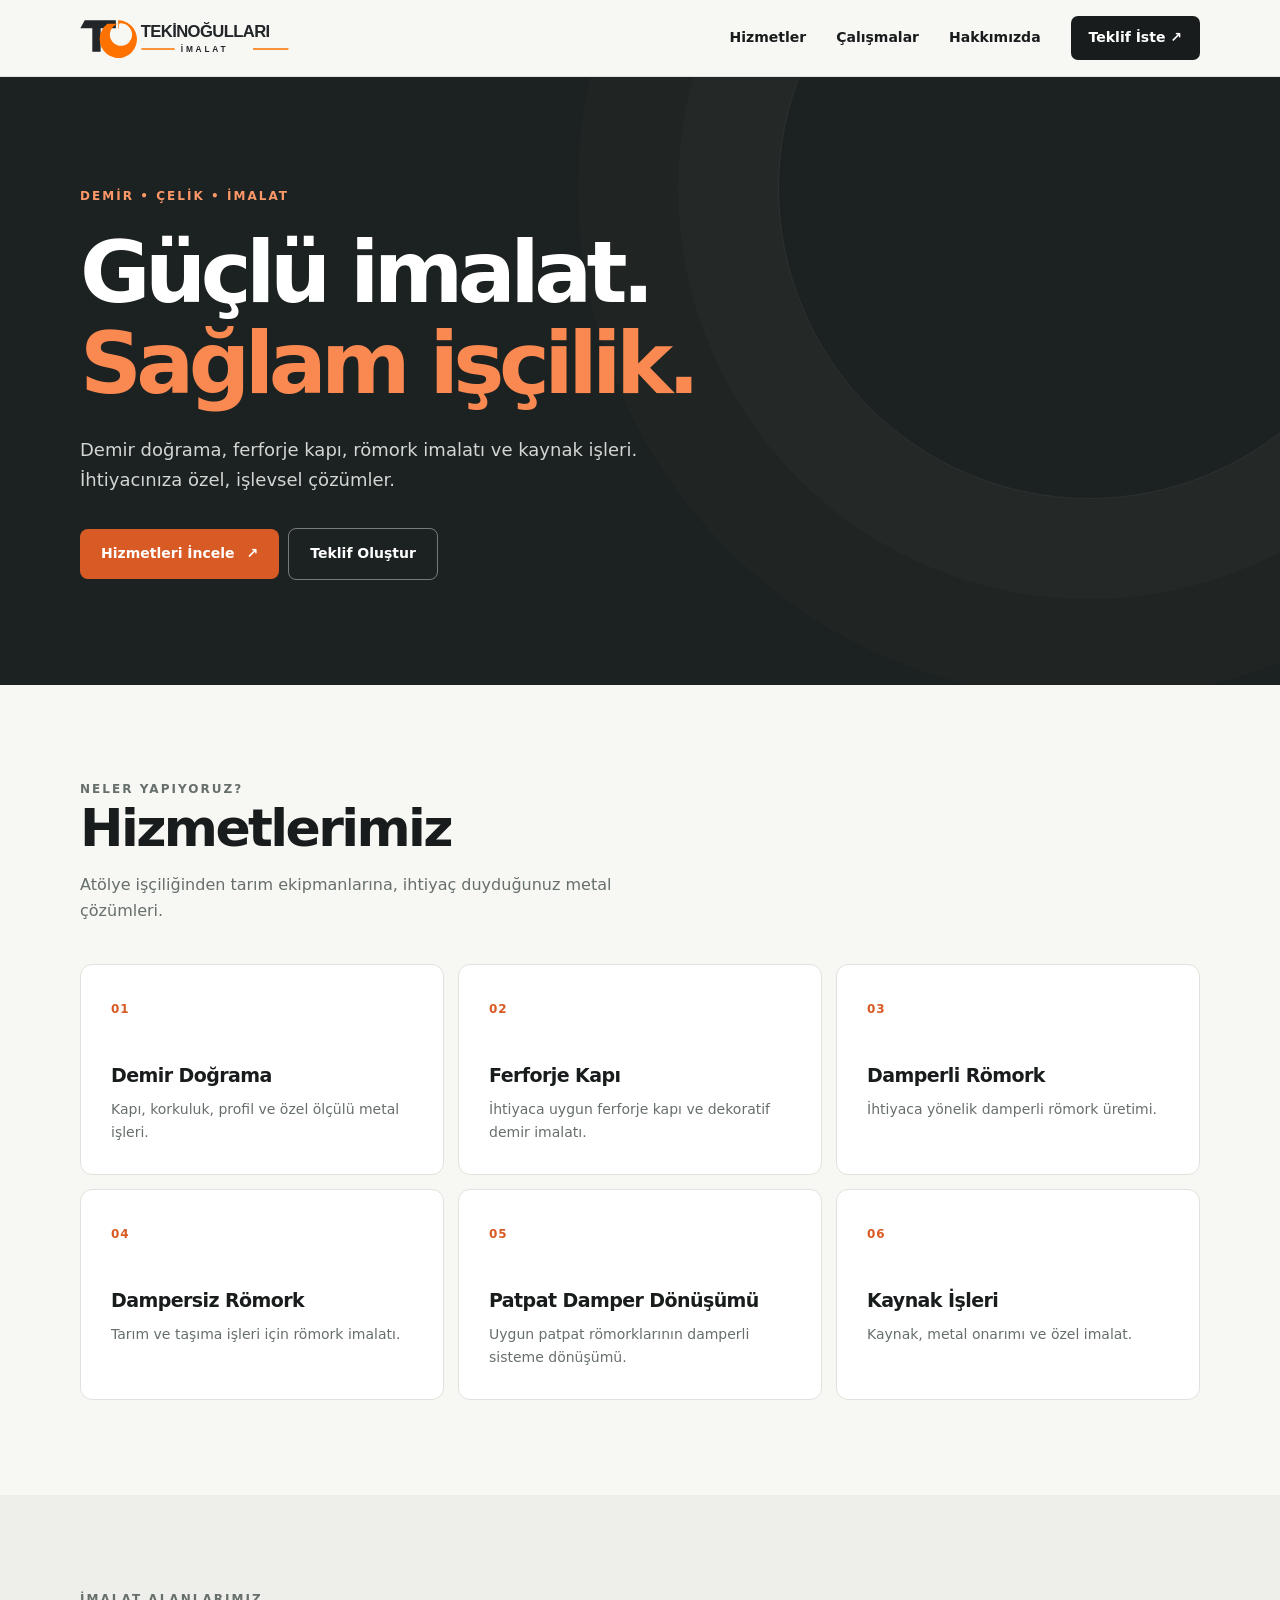
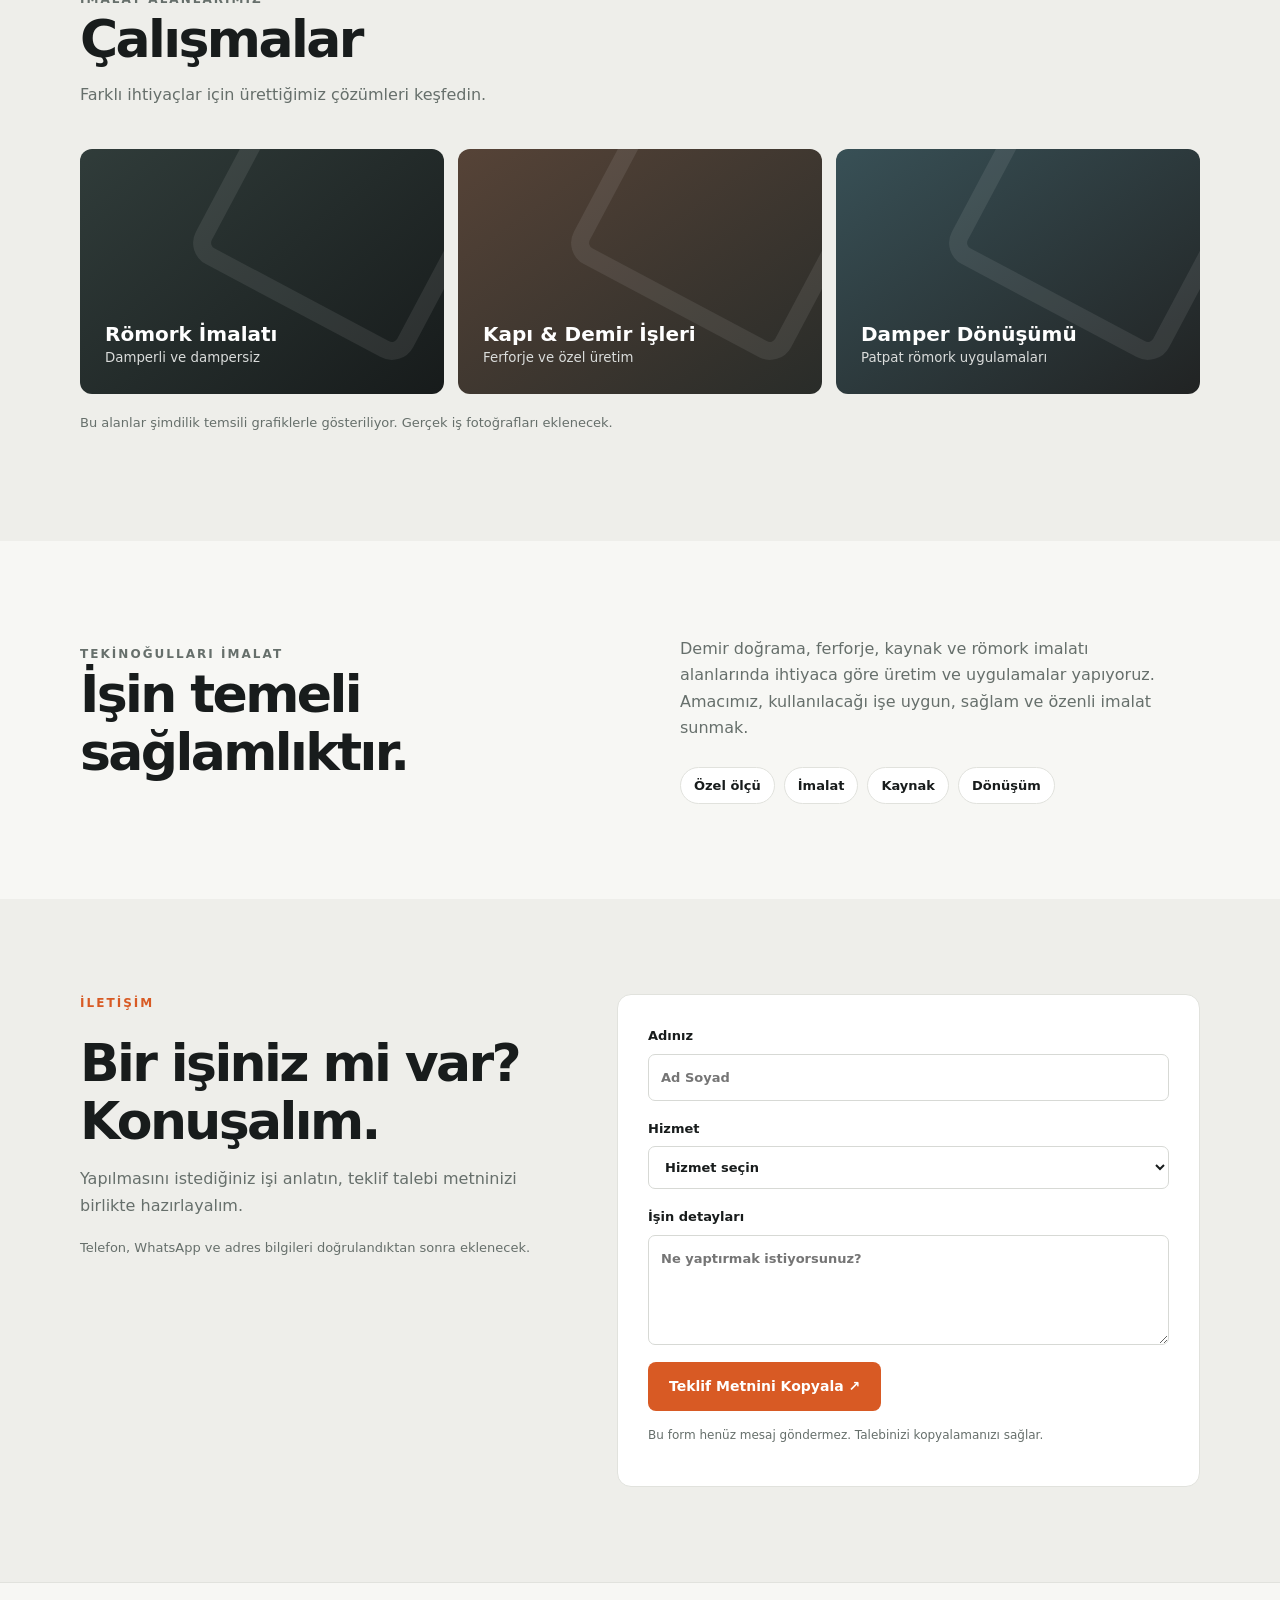
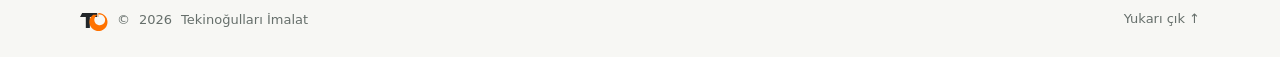
==== commit 142dd301: "brand: integrate TO logo in header footer and favicon" ====
--- a/index.html
+++ b/index.html
@@ -5,12 +5,15 @@
 <meta name="theme-color" content="#151717">
 <meta name="description" content="Tekinoğulları İmalat | Demir doğrama, ferforje, damperli ve dampersiz römork, patpat römorku damper dönüşümü ve kaynak işleri.">
 <title>Tekinoğulları İmalat | Demir & Römork</title>
+<link rel="icon" type="image/svg+xml" href="/assets/to-icon.svg">
 <style>
 :root{--bg:#f7f7f4;--ink:#181c1c;--dim:#666f6b;--orange:#d85a24;--line:#e1e2dd;--white:#fff;--dark:#1c2221}*{box-sizing:border-box}html{scroll-behavior:smooth}body{margin:0;background:var(--bg);color:var(--ink);font:16px/1.65 system-ui,-apple-system,"Segoe UI",Arial,sans-serif}a{text-decoration:none;color:inherit}button,input,textarea,select{font:inherit}button{cursor:pointer}.container{width:min(1120px,calc(100% - 44px));margin:auto}.header{position:sticky;top:0;z-index:10;background:#f7f7f4eb;backdrop-filter:blur(16px);border-bottom:1px solid var(--line)}.nav{min-height:76px;display:flex;align-items:center;justify-content:space-between;gap:18px}.logo{font-size:15px;font-weight:900;letter-spacing:-.045em;line-height:1.1;display:flex;align-items:center;gap:11px}.logo-mark{height:38px;width:38px;background:var(--orange);color:white;display:grid;place-items:center;border-radius:9px;font-size:22px}.logo small{display:block;font-size:11px;letter-spacing:.23em;color:var(--dim);margin-top:4px}.nav-links{display:flex;align-items:center;gap:30px;font-size:14px;font-weight:600}.nav-links a:hover{color:var(--orange)}.nav-cta{padding:10px 18px;background:var(--ink);color:white!important;border-radius:7px}.menu-button{display:none;background:transparent;border:1px solid var(--line);padding:8px 12px;border-radius:7px}.hero{overflow:hidden;background:var(--dark);color:white;position:relative}.hero:after{content:"";position:absolute;right:-120px;top:-200px;width:620px;height:620px;border-radius:50%;border:1px solid #ffffff12;box-shadow:0 0 0 100px #ffffff05,0 0 0 200px #ffffff04;pointer-events:none}.hero-content{min-height:580px;padding:110px 0 105px;position:relative;z-index:1;max-width:1120px}.kicker{font-size:12px;text-transform:uppercase;letter-spacing:.17em;font-weight:800;color:var(--orange);margin:0 0 20px}.hero .kicker{color:#ff9868}.hero h1{font-size:clamp(47px,7vw,86px);max-width:850px;line-height:1.06;letter-spacing:-.065em;margin:0 0 26px;font-weight:900}.hero h1 span{color:#fa8851}.hero p.intro{color:#d2d7d4;max-width:570px;font-size:18px;margin:0 0 34px}.btn{border:0;border-radius:8px;display:inline-flex;align-items:center;justify-content:center;gap:12px;padding:13px 21px;font-size:14px;font-weight:800;background:var(--orange);color:white;transition:transform .22s,background .22s}.btn:hover{transform:translateY(-3px);background:#be4917}.btn-secondary{background:transparent;border:1px solid #ffffff66;margin-left:9px}.btn-secondary:hover{background:#ffffff16}.section{padding:95px 0}.section-header{margin-bottom:40px}.section-header h2,.about h2,.contact h2{font-size:clamp(32px,4.8vw,52px);line-height:1.12;letter-spacing:-.05em;margin:0 0 14px}.section-header p{max-width:560px;color:var(--dim);margin:0}.services{display:grid;grid-template-columns:repeat(3,1fr);gap:14px}.service{border:1px solid var(--line);background:white;padding:30px;border-radius:12px;transition:transform .25s,border-color .25s,box-shadow .25s}.service:hover{transform:translateY(-5px);border-color:#e2aa90;box-shadow:0 16px 36px #2222220a}.service-number{color:var(--orange);font-size:12px;letter-spacing:.08em;font-weight:800}.service h3{font-size:19px;letter-spacing:-.03em;margin:38px 0 7px}.service p{font-size:14px;color:var(--dim);margin:0}.wide{background:#eeeeea}.about{display:grid;grid-template-columns:1fr 1fr;gap:80px;align-items:center}.about p{color:var(--dim);margin:0;max-width:500px}.pill-row{display:flex;flex-wrap:wrap;gap:9px;margin-top:25px}.pill{background:#fff;border:1px solid var(--line);border-radius:100px;font-size:13px;padding:7px 13px;font-weight:650}.gallery{display:grid;grid-template-columns:repeat(3,1fr);gap:14px}.gallery-item{border-radius:12px;background:linear-gradient(140deg,#303c3a,#171b1b);color:white;height:245px;padding:25px;display:flex;flex-direction:column;justify-content:end;position:relative;overflow:hidden}.gallery-item:after{content:"";position:absolute;right:-30px;top:-70px;height:210px;width:210px;border-radius:24px;border:18px solid #ffffff15;transform:rotate(28deg)}.gallery-item:nth-child(2){background:linear-gradient(145deg,#564337,#292c29)}.gallery-item:nth-child(3){background:linear-gradient(145deg,#385056,#212323)}.gallery-item strong{font-size:20px;line-height:1.3;position:relative;z-index:1}.gallery-item small{color:#dadcdb;position:relative;z-index:1}.hint{font-size:13px;color:var(--dim);margin-top:18px}.contact{display:grid;grid-template-columns:.9fr 1.1fr;gap:60px}.contact-copy p:not(.kicker){color:var(--dim)}.form{background:#fff;border:1px solid var(--line);border-radius:14px;padding:30px}.form label{display:block;font-weight:700;font-size:13px;margin-bottom:17px}.form input,.form textarea,.form select{display:block;width:100%;border:1px solid #d7d9d5;border-radius:7px;background:#fff;padding:12px;margin-top:7px;outline:none;color:var(--ink)}.form input:focus,.form textarea:focus,.form select:focus{border-color:var(--orange)}.form textarea{resize:vertical;min-height:110px}.form-note{font-size:12px;color:var(--dim);margin:15px 0 0}.result{font-size:13px;margin:10px 0 0;color:#23653e}footer{border-top:1px solid var(--line);padding:25px 0;font-size:13px;color:var(--dim)}.footer-inner{display:flex;justify-content:space-between;gap:20px;flex-wrap:wrap}.footer-inner a:hover{color:var(--orange)}.reveal{opacity:0;transform:translateY(22px);transition:opacity .65s ease,transform .65s ease}.reveal.visible{opacity:1;transform:translateY(0)}@media(prefers-reduced-motion:reduce){html{scroll-behavior:auto}*,*:before,*:after{animation:none!important;transition:none!important}.reveal{opacity:1;transform:none}}@media(max-width:800px){.services,.gallery{grid-template-columns:repeat(2,1fr)}.about,.contact{grid-template-columns:1fr;gap:25px}}@media(max-width:640px){.container{width:calc(100% - 34px)}.nav{min-height:68px}.menu-button{display:block}.nav-links{display:none;position:absolute;top:68px;left:0;right:0;padding:22px;background:var(--bg);border-bottom:1px solid var(--line);flex-direction:column;align-items:stretch;gap:18px}.nav-links.open{display:flex}.nav-cta{text-align:center}.hero-content{min-height:510px;padding:90px 0 80px}.hero h1{font-size:clamp(44px,11vw,62px)}.hero p.intro{font-size:16px}.btn-secondary{margin:10px 0 0}.section{padding:68px 0}.services,.gallery{grid-template-columns:1fr}.service{padding:25px}.service h3{margin-top:20px}.gallery-item{height:210px}.form{padding:22px}}
+.site-logo{display:block;width:235px;height:auto;max-height:52px;object-fit:contain}@media(max-width:640px){.site-logo{width:210px}}
+.footer-brand{display:flex;align-items:center;gap:9px}
 </style>
 </head>
 <body>
-<header class="header"><nav class="container nav" aria-label="Ana menü"><a class="logo" href="#anasayfa"><span class="logo-mark">T</span><span>TEKİNOĞULLARI<small>İMALAT</small></span></a><button class="menu-button" id="menu" aria-expanded="false" aria-controls="links">☰ Menü</button><div class="nav-links" id="links"><a href="#hizmetler">Hizmetler</a><a href="#calismalar">Çalışmalar</a><a href="#hakkimizda">Hakkımızda</a><a href="#iletisim" class="nav-cta">Teklif İste ↗</a></div></nav></header>
+<header class="header"><nav class="container nav" aria-label="Ana menü"><a class="logo" href="#anasayfa" aria-label="Tekinoğulları İmalat ana sayfa"><img src="/assets/to-horizontal.svg" alt="Tekinoğulları İmalat" class="site-logo" width="235" height="50"></a><button class="menu-button" id="menu" aria-expanded="false" aria-controls="links">☰ Menü</button><div class="nav-links" id="links"><a href="#hizmetler">Hizmetler</a><a href="#calismalar">Çalışmalar</a><a href="#hakkimizda">Hakkımızda</a><a href="#iletisim" class="nav-cta">Teklif İste ↗</a></div></nav></header>
 <main>
 <section class="hero" id="anasayfa"><div class="container hero-content"><p class="kicker">Demir • Çelik • İmalat</p><h1>Güçlü imalat.<br><span>Sağlam işçilik.</span></h1><p class="intro">Demir doğrama, ferforje kapı, römork imalatı ve kaynak işleri. İhtiyacınıza özel, işlevsel çözümler.</p><a class="btn" href="#hizmetler">Hizmetleri İncele <span>↗</span></a><a class="btn btn-secondary" href="#iletisim">Teklif Oluştur</a></div></section>
 <section class="section" id="hizmetler"><div class="container"><div class="section-header reveal"><p class="kicker">Neler yapıyoruz?</p><h2>Hizmetlerimiz</h2><p>Atölye işçiliğinden tarım ekipmanlarına, ihtiyaç duyduğunuz metal çözümleri.</p></div><div class="services">
@@ -25,7 +28,7 @@
 <section class="section" id="hakkimizda"><div class="container about"><div class="reveal"><p class="kicker">Tekinoğulları İmalat</p><h2>İşin temeli<br>sağlamlıktır.</h2></div><div class="reveal"><p>Demir doğrama, ferforje, kaynak ve römork imalatı alanlarında ihtiyaca göre üretim ve uygulamalar yapıyoruz. Amacımız, kullanılacağı işe uygun, sağlam ve özenli imalat sunmak.</p><div class="pill-row"><span class="pill">Özel ölçü</span><span class="pill">İmalat</span><span class="pill">Kaynak</span><span class="pill">Dönüşüm</span></div></div></div></section>
 <section class="section wide" id="iletisim"><div class="container contact"><div class="contact-copy reveal"><p class="kicker">İletişim</p><h2>Bir işiniz mi var?<br>Konuşalım.</h2><p>Yapılmasını istediğiniz işi anlatın, teklif talebi metninizi birlikte hazırlayalım.</p><p class="hint">Telefon, WhatsApp ve adres bilgileri doğrulandıktan sonra eklenecek.</p></div><form class="form reveal" id="quote"><label>Adınız<input id="name" required maxlength="80" autocomplete="name" placeholder="Ad Soyad"></label><label>Hizmet<select id="service" required><option value="">Hizmet seçin</option><option>Demir doğrama</option><option>Ferforje kapı</option><option>Damperli römork</option><option>Dampersiz römork</option><option>Patpat damper dönüşümü</option><option>Kaynak işleri</option><option>Diğer</option></select></label><label>İşin detayları<textarea id="details" required maxlength="2000" placeholder="Ne yaptırmak istiyorsunuz?"></textarea></label><button type="submit" class="btn">Teklif Metnini Kopyala ↗</button><p class="form-note">Bu form henüz mesaj göndermez. Talebinizi kopyalamanızı sağlar.</p><p class="result" id="result" aria-live="polite"></p></form></div></section>
 </main>
-<footer><div class="container footer-inner"><span>© <span id="year"></span> Tekinoğulları İmalat</span><a href="#anasayfa">Yukarı çık ↑</a></div></footer>
+<footer><div class="container footer-inner"><span class="footer-brand"><img src="/assets/to-icon.svg" alt="" width="28" height="24" loading="lazy"> © <span id="year"></span> Tekinoğulları İmalat</span><a href="#anasayfa">Yukarı çık ↑</a></div></footer>
 <script>
 const menu=document.querySelector('#menu'),links=document.querySelector('#links');menu.addEventListener('click',()=>{let open=links.classList.toggle('open');menu.setAttribute('aria-expanded',String(open))});links.querySelectorAll('a').forEach(a=>a.addEventListener('click',()=>{links.classList.remove('open');menu.setAttribute('aria-expanded','false')}));
 document.querySelector('#year').textContent=new Date().getFullYear();
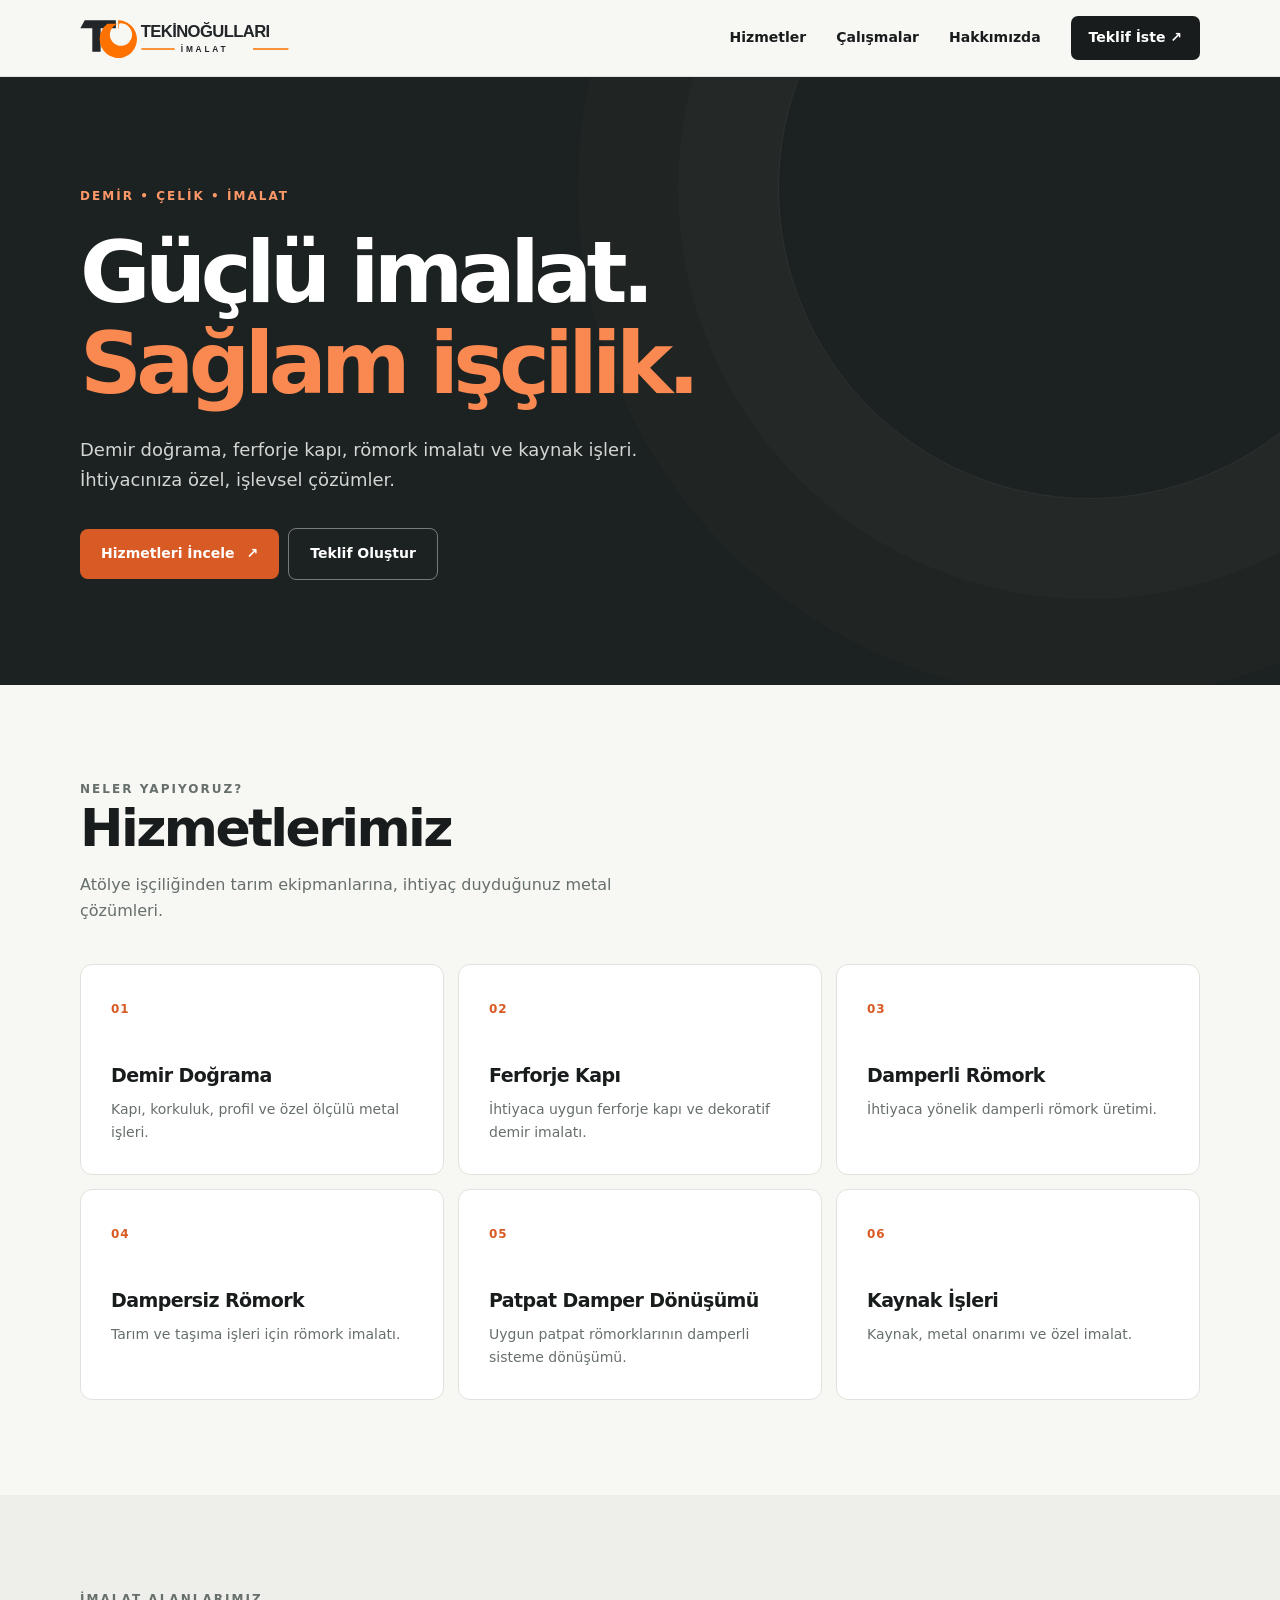
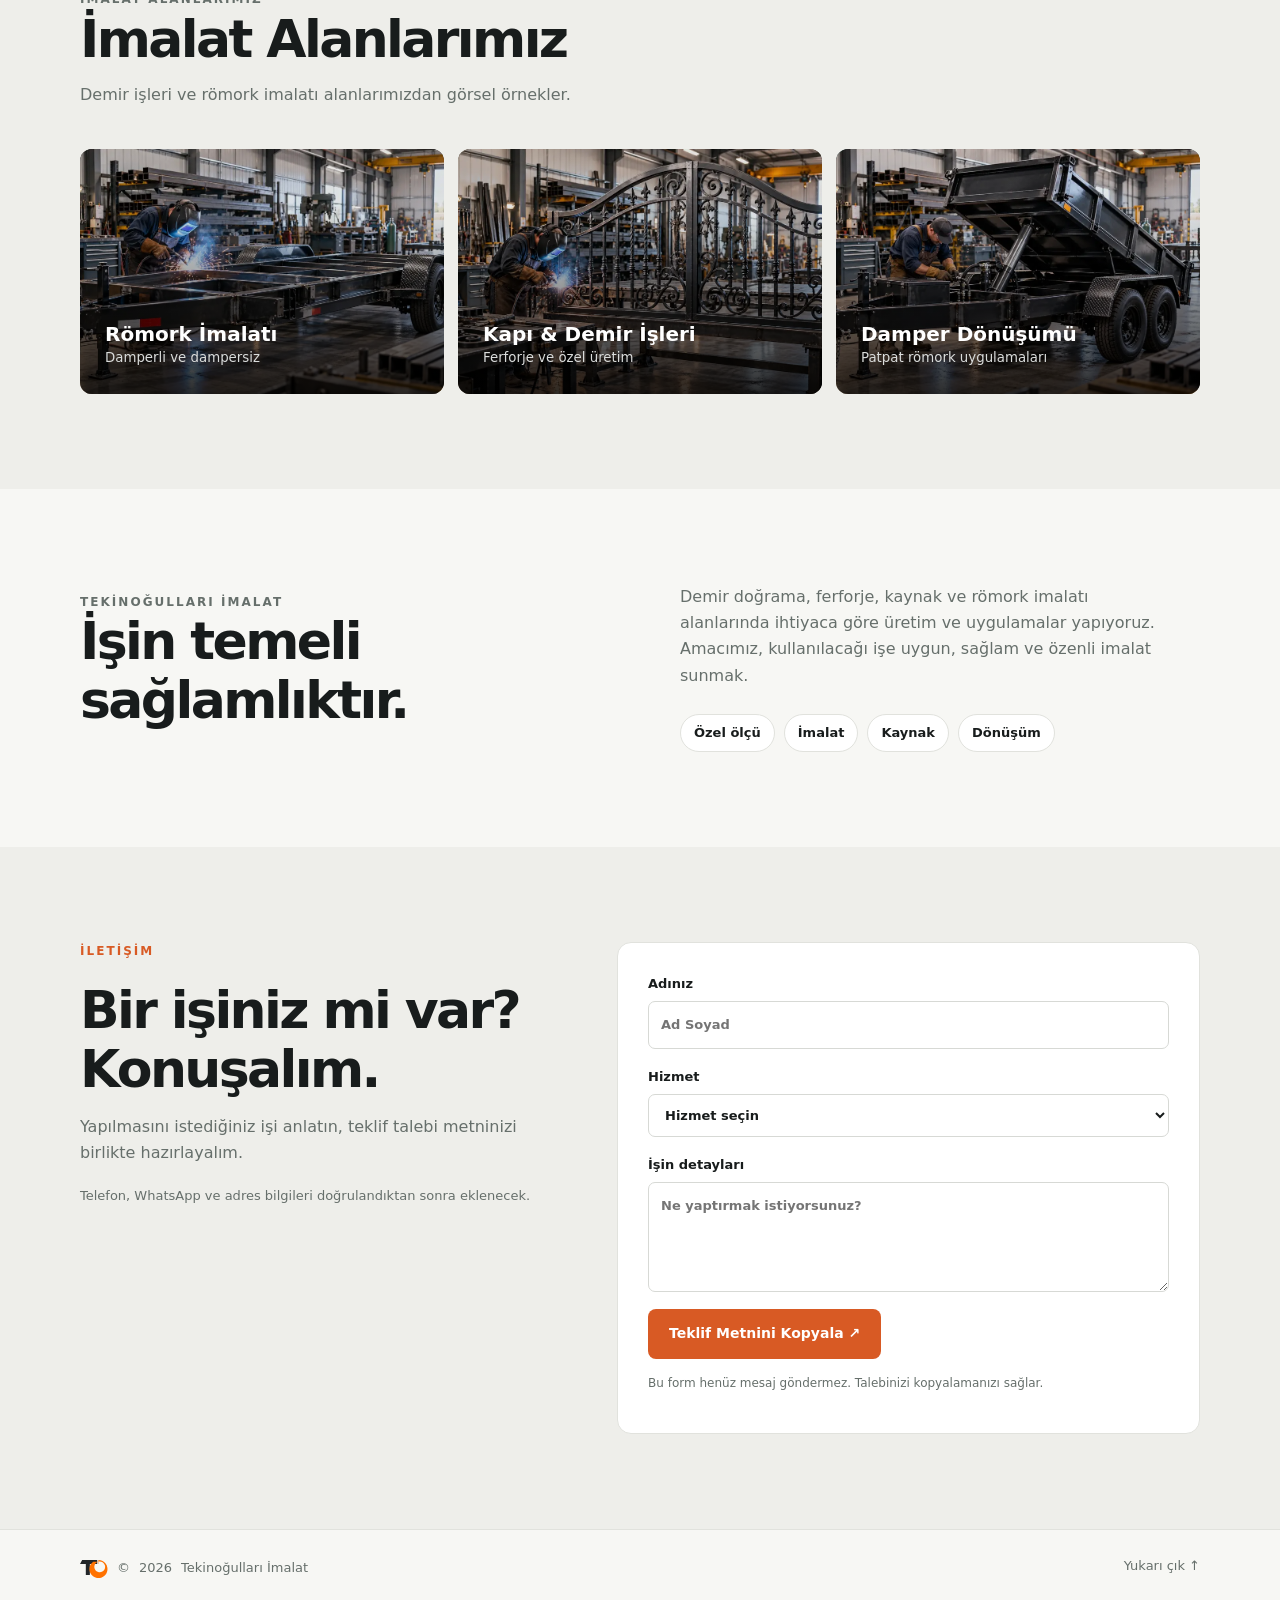
==== commit 4cebccda: "feat: publish manufacturing gallery photography" ====
--- a/index.html
+++ b/index.html
@@ -10,6 +10,7 @@
 :root{--bg:#f7f7f4;--ink:#181c1c;--dim:#666f6b;--orange:#d85a24;--line:#e1e2dd;--white:#fff;--dark:#1c2221}*{box-sizing:border-box}html{scroll-behavior:smooth}body{margin:0;background:var(--bg);color:var(--ink);font:16px/1.65 system-ui,-apple-system,"Segoe UI",Arial,sans-serif}a{text-decoration:none;color:inherit}button,input,textarea,select{font:inherit}button{cursor:pointer}.container{width:min(1120px,calc(100% - 44px));margin:auto}.header{position:sticky;top:0;z-index:10;background:#f7f7f4eb;backdrop-filter:blur(16px);border-bottom:1px solid var(--line)}.nav{min-height:76px;display:flex;align-items:center;justify-content:space-between;gap:18px}.logo{font-size:15px;font-weight:900;letter-spacing:-.045em;line-height:1.1;display:flex;align-items:center;gap:11px}.logo-mark{height:38px;width:38px;background:var(--orange);color:white;display:grid;place-items:center;border-radius:9px;font-size:22px}.logo small{display:block;font-size:11px;letter-spacing:.23em;color:var(--dim);margin-top:4px}.nav-links{display:flex;align-items:center;gap:30px;font-size:14px;font-weight:600}.nav-links a:hover{color:var(--orange)}.nav-cta{padding:10px 18px;background:var(--ink);color:white!important;border-radius:7px}.menu-button{display:none;background:transparent;border:1px solid var(--line);padding:8px 12px;border-radius:7px}.hero{overflow:hidden;background:var(--dark);color:white;position:relative}.hero:after{content:"";position:absolute;right:-120px;top:-200px;width:620px;height:620px;border-radius:50%;border:1px solid #ffffff12;box-shadow:0 0 0 100px #ffffff05,0 0 0 200px #ffffff04;pointer-events:none}.hero-content{min-height:580px;padding:110px 0 105px;position:relative;z-index:1;max-width:1120px}.kicker{font-size:12px;text-transform:uppercase;letter-spacing:.17em;font-weight:800;color:var(--orange);margin:0 0 20px}.hero .kicker{color:#ff9868}.hero h1{font-size:clamp(47px,7vw,86px);max-width:850px;line-height:1.06;letter-spacing:-.065em;margin:0 0 26px;font-weight:900}.hero h1 span{color:#fa8851}.hero p.intro{color:#d2d7d4;max-width:570px;font-size:18px;margin:0 0 34px}.btn{border:0;border-radius:8px;display:inline-flex;align-items:center;justify-content:center;gap:12px;padding:13px 21px;font-size:14px;font-weight:800;background:var(--orange);color:white;transition:transform .22s,background .22s}.btn:hover{transform:translateY(-3px);background:#be4917}.btn-secondary{background:transparent;border:1px solid #ffffff66;margin-left:9px}.btn-secondary:hover{background:#ffffff16}.section{padding:95px 0}.section-header{margin-bottom:40px}.section-header h2,.about h2,.contact h2{font-size:clamp(32px,4.8vw,52px);line-height:1.12;letter-spacing:-.05em;margin:0 0 14px}.section-header p{max-width:560px;color:var(--dim);margin:0}.services{display:grid;grid-template-columns:repeat(3,1fr);gap:14px}.service{border:1px solid var(--line);background:white;padding:30px;border-radius:12px;transition:transform .25s,border-color .25s,box-shadow .25s}.service:hover{transform:translateY(-5px);border-color:#e2aa90;box-shadow:0 16px 36px #2222220a}.service-number{color:var(--orange);font-size:12px;letter-spacing:.08em;font-weight:800}.service h3{font-size:19px;letter-spacing:-.03em;margin:38px 0 7px}.service p{font-size:14px;color:var(--dim);margin:0}.wide{background:#eeeeea}.about{display:grid;grid-template-columns:1fr 1fr;gap:80px;align-items:center}.about p{color:var(--dim);margin:0;max-width:500px}.pill-row{display:flex;flex-wrap:wrap;gap:9px;margin-top:25px}.pill{background:#fff;border:1px solid var(--line);border-radius:100px;font-size:13px;padding:7px 13px;font-weight:650}.gallery{display:grid;grid-template-columns:repeat(3,1fr);gap:14px}.gallery-item{border-radius:12px;background:linear-gradient(140deg,#303c3a,#171b1b);color:white;height:245px;padding:25px;display:flex;flex-direction:column;justify-content:end;position:relative;overflow:hidden}.gallery-item:after{content:"";position:absolute;right:-30px;top:-70px;height:210px;width:210px;border-radius:24px;border:18px solid #ffffff15;transform:rotate(28deg)}.gallery-item:nth-child(2){background:linear-gradient(145deg,#564337,#292c29)}.gallery-item:nth-child(3){background:linear-gradient(145deg,#385056,#212323)}.gallery-item strong{font-size:20px;line-height:1.3;position:relative;z-index:1}.gallery-item small{color:#dadcdb;position:relative;z-index:1}.hint{font-size:13px;color:var(--dim);margin-top:18px}.contact{display:grid;grid-template-columns:.9fr 1.1fr;gap:60px}.contact-copy p:not(.kicker){color:var(--dim)}.form{background:#fff;border:1px solid var(--line);border-radius:14px;padding:30px}.form label{display:block;font-weight:700;font-size:13px;margin-bottom:17px}.form input,.form textarea,.form select{display:block;width:100%;border:1px solid #d7d9d5;border-radius:7px;background:#fff;padding:12px;margin-top:7px;outline:none;color:var(--ink)}.form input:focus,.form textarea:focus,.form select:focus{border-color:var(--orange)}.form textarea{resize:vertical;min-height:110px}.form-note{font-size:12px;color:var(--dim);margin:15px 0 0}.result{font-size:13px;margin:10px 0 0;color:#23653e}footer{border-top:1px solid var(--line);padding:25px 0;font-size:13px;color:var(--dim)}.footer-inner{display:flex;justify-content:space-between;gap:20px;flex-wrap:wrap}.footer-inner a:hover{color:var(--orange)}.reveal{opacity:0;transform:translateY(22px);transition:opacity .65s ease,transform .65s ease}.reveal.visible{opacity:1;transform:translateY(0)}@media(prefers-reduced-motion:reduce){html{scroll-behavior:auto}*,*:before,*:after{animation:none!important;transition:none!important}.reveal{opacity:1;transform:none}}@media(max-width:800px){.services,.gallery{grid-template-columns:repeat(2,1fr)}.about,.contact{grid-template-columns:1fr;gap:25px}}@media(max-width:640px){.container{width:calc(100% - 34px)}.nav{min-height:68px}.menu-button{display:block}.nav-links{display:none;position:absolute;top:68px;left:0;right:0;padding:22px;background:var(--bg);border-bottom:1px solid var(--line);flex-direction:column;align-items:stretch;gap:18px}.nav-links.open{display:flex}.nav-cta{text-align:center}.hero-content{min-height:510px;padding:90px 0 80px}.hero h1{font-size:clamp(44px,11vw,62px)}.hero p.intro{font-size:16px}.btn-secondary{margin:10px 0 0}.section{padding:68px 0}.services,.gallery{grid-template-columns:1fr}.service{padding:25px}.service h3{margin-top:20px}.gallery-item{height:210px}.form{padding:22px}}
 .site-logo{display:block;width:235px;height:auto;max-height:52px;object-fit:contain}@media(max-width:640px){.site-logo{width:210px}}
 .footer-brand{display:flex;align-items:center;gap:9px}
+.gallery-item{isolation:isolate;background:#222;transition:transform .25s ease,box-shadow .25s ease}.gallery-item:hover{transform:translateY(-4px);box-shadow:0 14px 30px #0002}.gallery-item img{position:absolute;inset:0;width:100%;height:100%;object-fit:cover;z-index:0}.gallery-item::before{content:"";position:absolute;inset:0;z-index:1;background:linear-gradient(to top,rgba(0,0,0,.82),rgba(0,0,0,.08) 74%)}.gallery-item::after{display:none}.gallery-item strong,.gallery-item small{z-index:2}
 </style>
 </head>
 <body>
@@ -24,7 +25,7 @@
 <article class="service reveal"><span class="service-number">05</span><h3>Patpat Damper Dönüşümü</h3><p>Uygun patpat römorklarının damperli sisteme dönüşümü.</p></article>
 <article class="service reveal"><span class="service-number">06</span><h3>Kaynak İşleri</h3><p>Kaynak, metal onarımı ve özel imalat.</p></article>
 </div></div></section>
-<section class="section wide" id="calismalar"><div class="container"><div class="section-header reveal"><p class="kicker">İmalat alanlarımız</p><h2>Çalışmalar</h2><p>Farklı ihtiyaçlar için ürettiğimiz çözümleri keşfedin.</p></div><div class="gallery"><div class="gallery-item reveal"><strong>Römork İmalatı</strong><small>Damperli ve dampersiz</small></div><div class="gallery-item reveal"><strong>Kapı & Demir İşleri</strong><small>Ferforje ve özel üretim</small></div><div class="gallery-item reveal"><strong>Damper Dönüşümü</strong><small>Patpat römork uygulamaları</small></div></div><p class="hint">Bu alanlar şimdilik temsili grafiklerle gösteriliyor. Gerçek iş fotoğrafları eklenecek.</p></div></section>
+<section class="section wide" id="calismalar"><div class="container"><div class="section-header reveal"><p class="kicker">İmalat alanlarımız</p><h2>İmalat Alanlarımız</h2><p>Demir işleri ve römork imalatı alanlarımızdan görsel örnekler.</p></div><div class="gallery"><div class="gallery-item reveal"><img src="assets/romork.webp" alt="Atölyede römork şasi kaynak işlemi" loading="lazy" decoding="async" width="1100" height="619"><strong>Römork İmalatı</strong><small>Damperli ve dampersiz</small></div><div class="gallery-item reveal"><img src="assets/ferforje.webp" alt="Atölyede ferforje demir kapı imalatı" loading="lazy" decoding="async" width="1100" height="619"><strong>Kapı & Demir İşleri</strong><small>Ferforje ve özel üretim</small></div><div class="gallery-item reveal"><img src="assets/damper.webp" alt="Hidrolik damperli römork imalatı" loading="lazy" decoding="async" width="1100" height="619"><strong>Damper Dönüşümü</strong><small>Patpat römork uygulamaları</small></div></div></div></section>
 <section class="section" id="hakkimizda"><div class="container about"><div class="reveal"><p class="kicker">Tekinoğulları İmalat</p><h2>İşin temeli<br>sağlamlıktır.</h2></div><div class="reveal"><p>Demir doğrama, ferforje, kaynak ve römork imalatı alanlarında ihtiyaca göre üretim ve uygulamalar yapıyoruz. Amacımız, kullanılacağı işe uygun, sağlam ve özenli imalat sunmak.</p><div class="pill-row"><span class="pill">Özel ölçü</span><span class="pill">İmalat</span><span class="pill">Kaynak</span><span class="pill">Dönüşüm</span></div></div></div></section>
 <section class="section wide" id="iletisim"><div class="container contact"><div class="contact-copy reveal"><p class="kicker">İletişim</p><h2>Bir işiniz mi var?<br>Konuşalım.</h2><p>Yapılmasını istediğiniz işi anlatın, teklif talebi metninizi birlikte hazırlayalım.</p><p class="hint">Telefon, WhatsApp ve adres bilgileri doğrulandıktan sonra eklenecek.</p></div><form class="form reveal" id="quote"><label>Adınız<input id="name" required maxlength="80" autocomplete="name" placeholder="Ad Soyad"></label><label>Hizmet<select id="service" required><option value="">Hizmet seçin</option><option>Demir doğrama</option><option>Ferforje kapı</option><option>Damperli römork</option><option>Dampersiz römork</option><option>Patpat damper dönüşümü</option><option>Kaynak işleri</option><option>Diğer</option></select></label><label>İşin detayları<textarea id="details" required maxlength="2000" placeholder="Ne yaptırmak istiyorsunuz?"></textarea></label><button type="submit" class="btn">Teklif Metnini Kopyala ↗</button><p class="form-note">Bu form henüz mesaj göndermez. Talebinizi kopyalamanızı sağlar.</p><p class="result" id="result" aria-live="polite"></p></form></div></section>
 </main>
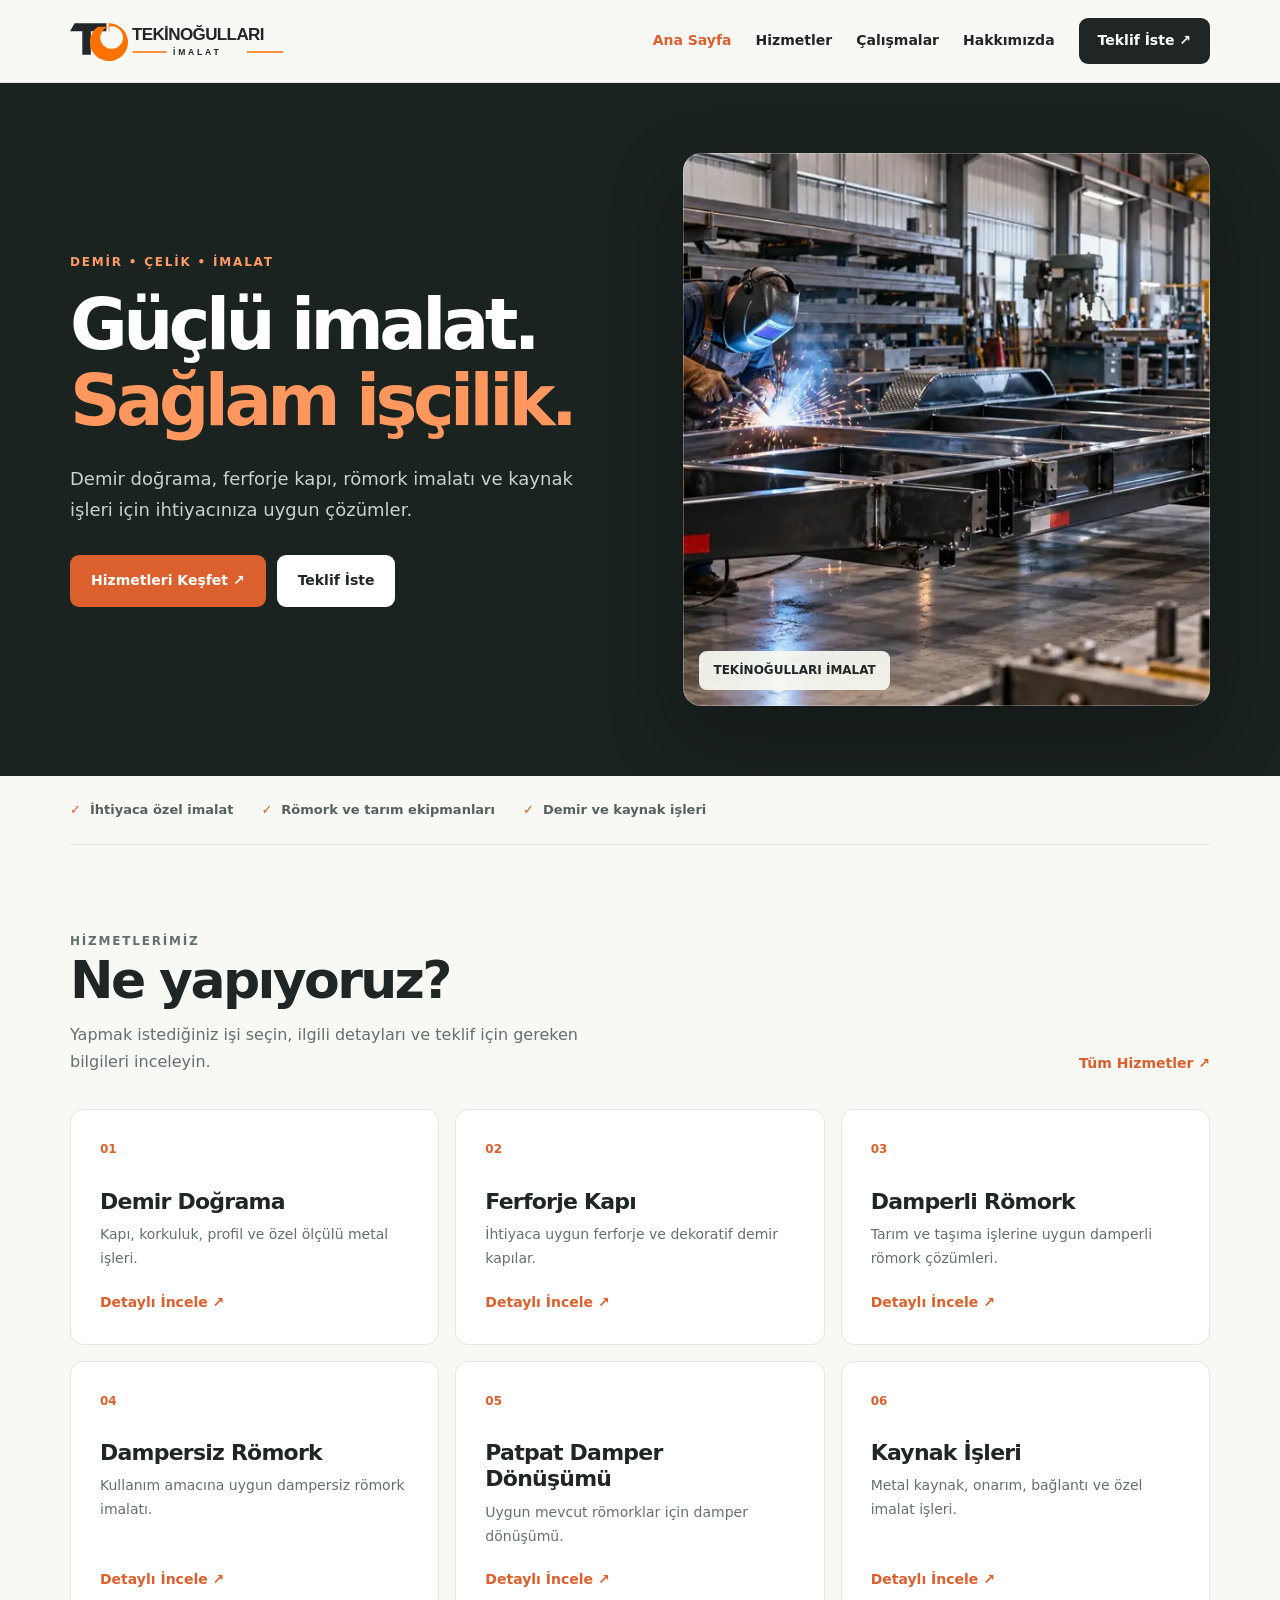
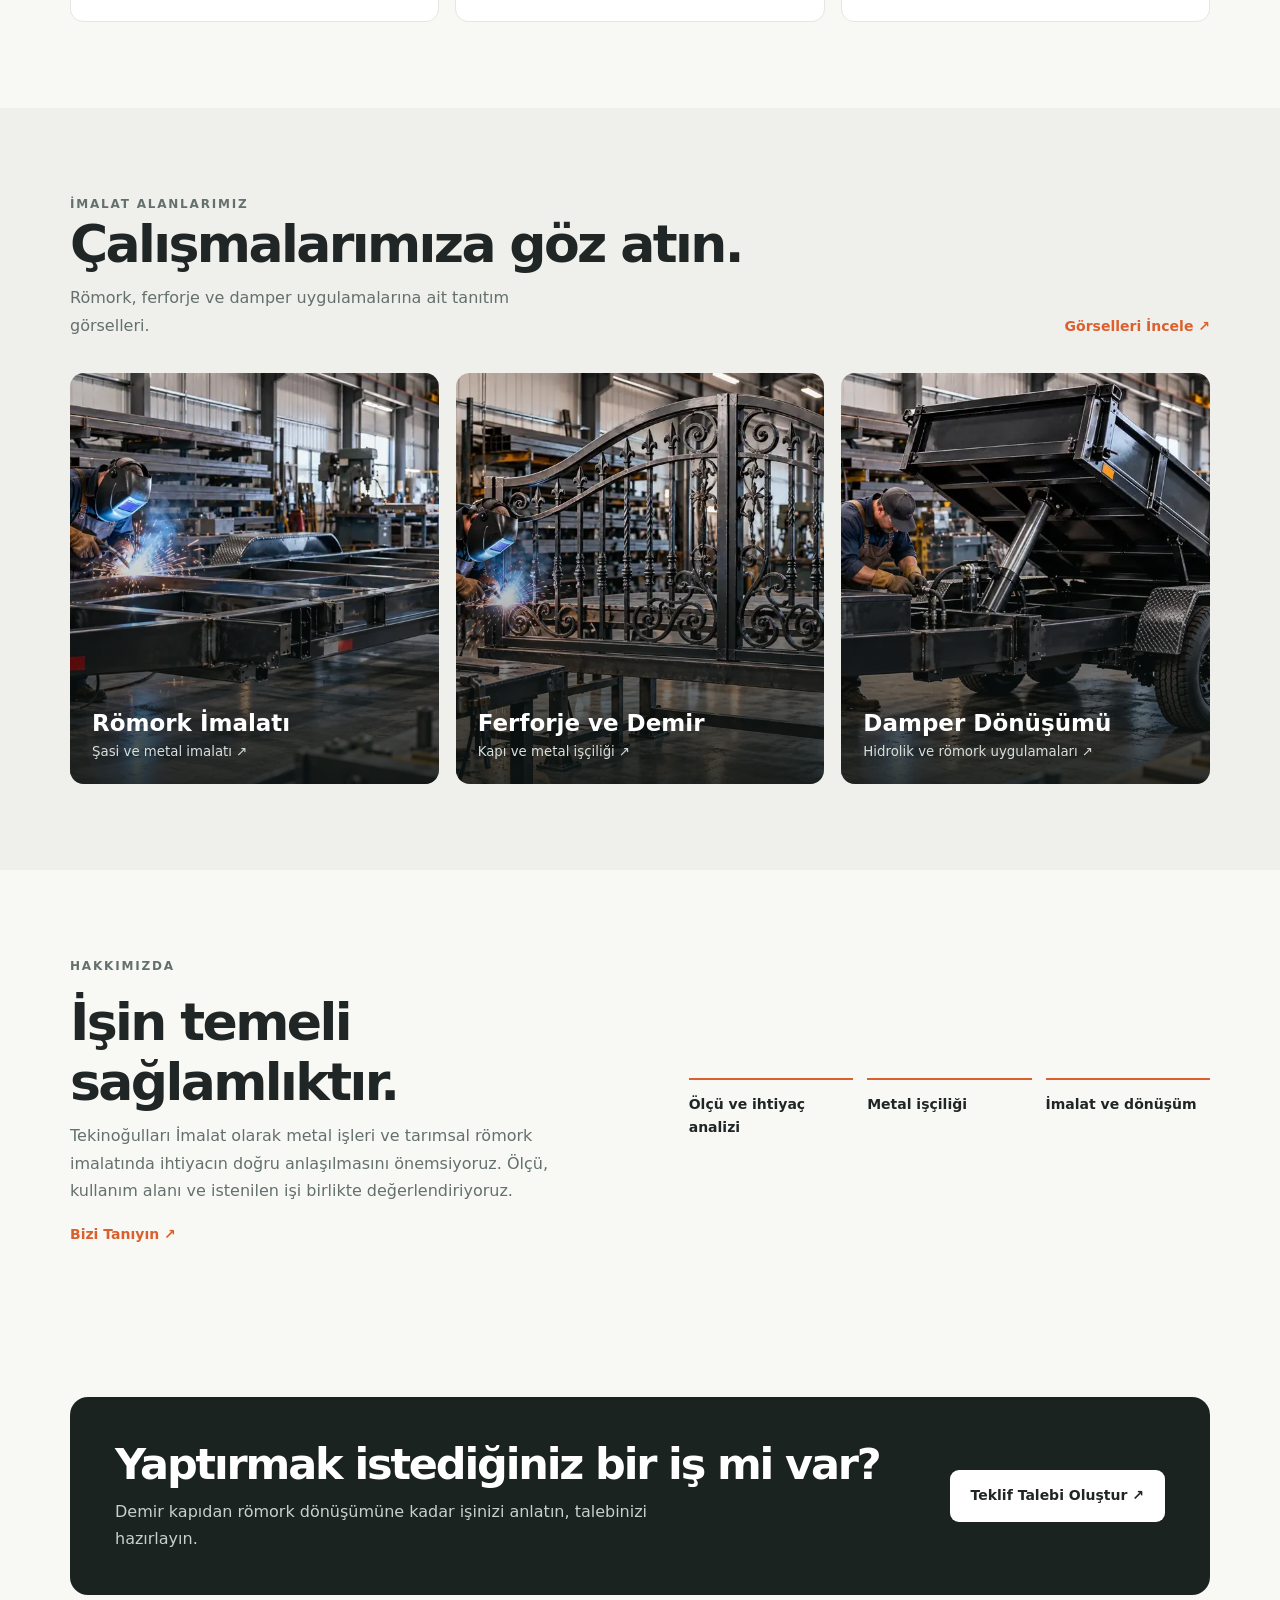
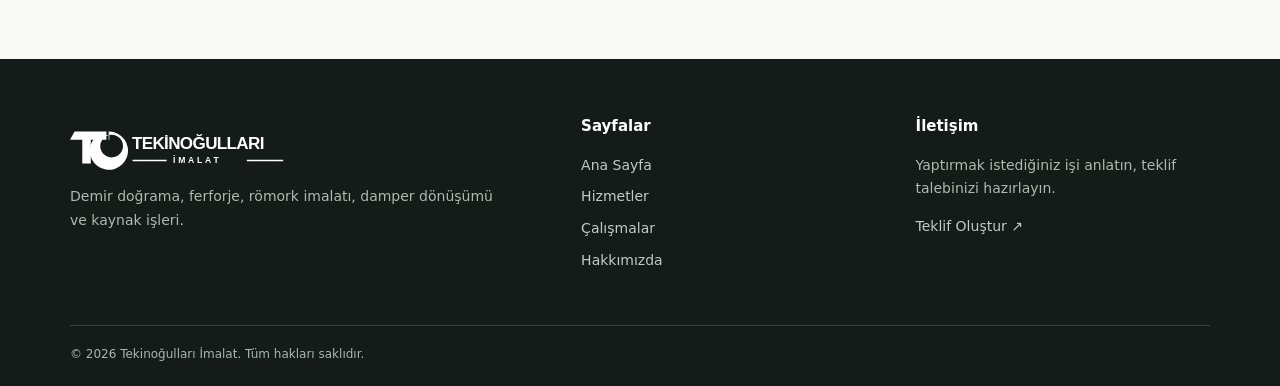
==== commit e4acce0a: "feat: replace one-page layout with professional multi-page homepage" ====
--- a/index.html
+++ b/index.html
@@ -1,40 +1,8 @@
-<!doctype html>
-<html lang="tr">
-<head>
-<meta charset="utf-8"><meta name="viewport" content="width=device-width,initial-scale=1">
-<meta name="theme-color" content="#151717">
-<meta name="description" content="Tekinoğulları İmalat | Demir doğrama, ferforje, damperli ve dampersiz römork, patpat römorku damper dönüşümü ve kaynak işleri.">
-<title>Tekinoğulları İmalat | Demir & Römork</title>
-<link rel="icon" type="image/svg+xml" href="/assets/to-icon.svg">
-<style>
-:root{--bg:#f7f7f4;--ink:#181c1c;--dim:#666f6b;--orange:#d85a24;--line:#e1e2dd;--white:#fff;--dark:#1c2221}*{box-sizing:border-box}html{scroll-behavior:smooth}body{margin:0;background:var(--bg);color:var(--ink);font:16px/1.65 system-ui,-apple-system,"Segoe UI",Arial,sans-serif}a{text-decoration:none;color:inherit}button,input,textarea,select{font:inherit}button{cursor:pointer}.container{width:min(1120px,calc(100% - 44px));margin:auto}.header{position:sticky;top:0;z-index:10;background:#f7f7f4eb;backdrop-filter:blur(16px);border-bottom:1px solid var(--line)}.nav{min-height:76px;display:flex;align-items:center;justify-content:space-between;gap:18px}.logo{font-size:15px;font-weight:900;letter-spacing:-.045em;line-height:1.1;display:flex;align-items:center;gap:11px}.logo-mark{height:38px;width:38px;background:var(--orange);color:white;display:grid;place-items:center;border-radius:9px;font-size:22px}.logo small{display:block;font-size:11px;letter-spacing:.23em;color:var(--dim);margin-top:4px}.nav-links{display:flex;align-items:center;gap:30px;font-size:14px;font-weight:600}.nav-links a:hover{color:var(--orange)}.nav-cta{padding:10px 18px;background:var(--ink);color:white!important;border-radius:7px}.menu-button{display:none;background:transparent;border:1px solid var(--line);padding:8px 12px;border-radius:7px}.hero{overflow:hidden;background:var(--dark);color:white;position:relative}.hero:after{content:"";position:absolute;right:-120px;top:-200px;width:620px;height:620px;border-radius:50%;border:1px solid #ffffff12;box-shadow:0 0 0 100px #ffffff05,0 0 0 200px #ffffff04;pointer-events:none}.hero-content{min-height:580px;padding:110px 0 105px;position:relative;z-index:1;max-width:1120px}.kicker{font-size:12px;text-transform:uppercase;letter-spacing:.17em;font-weight:800;color:var(--orange);margin:0 0 20px}.hero .kicker{color:#ff9868}.hero h1{font-size:clamp(47px,7vw,86px);max-width:850px;line-height:1.06;letter-spacing:-.065em;margin:0 0 26px;font-weight:900}.hero h1 span{color:#fa8851}.hero p.intro{color:#d2d7d4;max-width:570px;font-size:18px;margin:0 0 34px}.btn{border:0;border-radius:8px;display:inline-flex;align-items:center;justify-content:center;gap:12px;padding:13px 21px;font-size:14px;font-weight:800;background:var(--orange);color:white;transition:transform .22s,background .22s}.btn:hover{transform:translateY(-3px);background:#be4917}.btn-secondary{background:transparent;border:1px solid #ffffff66;margin-left:9px}.btn-secondary:hover{background:#ffffff16}.section{padding:95px 0}.section-header{margin-bottom:40px}.section-header h2,.about h2,.contact h2{font-size:clamp(32px,4.8vw,52px);line-height:1.12;letter-spacing:-.05em;margin:0 0 14px}.section-header p{max-width:560px;color:var(--dim);margin:0}.services{display:grid;grid-template-columns:repeat(3,1fr);gap:14px}.service{border:1px solid var(--line);background:white;padding:30px;border-radius:12px;transition:transform .25s,border-color .25s,box-shadow .25s}.service:hover{transform:translateY(-5px);border-color:#e2aa90;box-shadow:0 16px 36px #2222220a}.service-number{color:var(--orange);font-size:12px;letter-spacing:.08em;font-weight:800}.service h3{font-size:19px;letter-spacing:-.03em;margin:38px 0 7px}.service p{font-size:14px;color:var(--dim);margin:0}.wide{background:#eeeeea}.about{display:grid;grid-template-columns:1fr 1fr;gap:80px;align-items:center}.about p{color:var(--dim);margin:0;max-width:500px}.pill-row{display:flex;flex-wrap:wrap;gap:9px;margin-top:25px}.pill{background:#fff;border:1px solid var(--line);border-radius:100px;font-size:13px;padding:7px 13px;font-weight:650}.gallery{display:grid;grid-template-columns:repeat(3,1fr);gap:14px}.gallery-item{border-radius:12px;background:linear-gradient(140deg,#303c3a,#171b1b);color:white;height:245px;padding:25px;display:flex;flex-direction:column;justify-content:end;position:relative;overflow:hidden}.gallery-item:after{content:"";position:absolute;right:-30px;top:-70px;height:210px;width:210px;border-radius:24px;border:18px solid #ffffff15;transform:rotate(28deg)}.gallery-item:nth-child(2){background:linear-gradient(145deg,#564337,#292c29)}.gallery-item:nth-child(3){background:linear-gradient(145deg,#385056,#212323)}.gallery-item strong{font-size:20px;line-height:1.3;position:relative;z-index:1}.gallery-item small{color:#dadcdb;position:relative;z-index:1}.hint{font-size:13px;color:var(--dim);margin-top:18px}.contact{display:grid;grid-template-columns:.9fr 1.1fr;gap:60px}.contact-copy p:not(.kicker){color:var(--dim)}.form{background:#fff;border:1px solid var(--line);border-radius:14px;padding:30px}.form label{display:block;font-weight:700;font-size:13px;margin-bottom:17px}.form input,.form textarea,.form select{display:block;width:100%;border:1px solid #d7d9d5;border-radius:7px;background:#fff;padding:12px;margin-top:7px;outline:none;color:var(--ink)}.form input:focus,.form textarea:focus,.form select:focus{border-color:var(--orange)}.form textarea{resize:vertical;min-height:110px}.form-note{font-size:12px;color:var(--dim);margin:15px 0 0}.result{font-size:13px;margin:10px 0 0;color:#23653e}footer{border-top:1px solid var(--line);padding:25px 0;font-size:13px;color:var(--dim)}.footer-inner{display:flex;justify-content:space-between;gap:20px;flex-wrap:wrap}.footer-inner a:hover{color:var(--orange)}.reveal{opacity:0;transform:translateY(22px);transition:opacity .65s ease,transform .65s ease}.reveal.visible{opacity:1;transform:translateY(0)}@media(prefers-reduced-motion:reduce){html{scroll-behavior:auto}*,*:before,*:after{animation:none!important;transition:none!important}.reveal{opacity:1;transform:none}}@media(max-width:800px){.services,.gallery{grid-template-columns:repeat(2,1fr)}.about,.contact{grid-template-columns:1fr;gap:25px}}@media(max-width:640px){.container{width:calc(100% - 34px)}.nav{min-height:68px}.menu-button{display:block}.nav-links{display:none;position:absolute;top:68px;left:0;right:0;padding:22px;background:var(--bg);border-bottom:1px solid var(--line);flex-direction:column;align-items:stretch;gap:18px}.nav-links.open{display:flex}.nav-cta{text-align:center}.hero-content{min-height:510px;padding:90px 0 80px}.hero h1{font-size:clamp(44px,11vw,62px)}.hero p.intro{font-size:16px}.btn-secondary{margin:10px 0 0}.section{padding:68px 0}.services,.gallery{grid-template-columns:1fr}.service{padding:25px}.service h3{margin-top:20px}.gallery-item{height:210px}.form{padding:22px}}
-.site-logo{display:block;width:235px;height:auto;max-height:52px;object-fit:contain}@media(max-width:640px){.site-logo{width:210px}}
-.footer-brand{display:flex;align-items:center;gap:9px}
-.gallery-item{isolation:isolate;background:#222;transition:transform .25s ease,box-shadow .25s ease}.gallery-item:hover{transform:translateY(-4px);box-shadow:0 14px 30px #0002}.gallery-item img{position:absolute;inset:0;width:100%;height:100%;object-fit:cover;z-index:0}.gallery-item::before{content:"";position:absolute;inset:0;z-index:1;background:linear-gradient(to top,rgba(0,0,0,.82),rgba(0,0,0,.08) 74%)}.gallery-item::after{display:none}.gallery-item strong,.gallery-item small{z-index:2}
-</style>
-</head>
-<body>
-<header class="header"><nav class="container nav" aria-label="Ana menü"><a class="logo" href="#anasayfa" aria-label="Tekinoğulları İmalat ana sayfa"><img src="/assets/to-horizontal.svg" alt="Tekinoğulları İmalat" class="site-logo" width="235" height="50"></a><button class="menu-button" id="menu" aria-expanded="false" aria-controls="links">☰ Menü</button><div class="nav-links" id="links"><a href="#hizmetler">Hizmetler</a><a href="#calismalar">Çalışmalar</a><a href="#hakkimizda">Hakkımızda</a><a href="#iletisim" class="nav-cta">Teklif İste ↗</a></div></nav></header>
-<main>
-<section class="hero" id="anasayfa"><div class="container hero-content"><p class="kicker">Demir • Çelik • İmalat</p><h1>Güçlü imalat.<br><span>Sağlam işçilik.</span></h1><p class="intro">Demir doğrama, ferforje kapı, römork imalatı ve kaynak işleri. İhtiyacınıza özel, işlevsel çözümler.</p><a class="btn" href="#hizmetler">Hizmetleri İncele <span>↗</span></a><a class="btn btn-secondary" href="#iletisim">Teklif Oluştur</a></div></section>
-<section class="section" id="hizmetler"><div class="container"><div class="section-header reveal"><p class="kicker">Neler yapıyoruz?</p><h2>Hizmetlerimiz</h2><p>Atölye işçiliğinden tarım ekipmanlarına, ihtiyaç duyduğunuz metal çözümleri.</p></div><div class="services">
-<article class="service reveal"><span class="service-number">01</span><h3>Demir Doğrama</h3><p>Kapı, korkuluk, profil ve özel ölçülü metal işleri.</p></article>
-<article class="service reveal"><span class="service-number">02</span><h3>Ferforje Kapı</h3><p>İhtiyaca uygun ferforje kapı ve dekoratif demir imalatı.</p></article>
-<article class="service reveal"><span class="service-number">03</span><h3>Damperli Römork</h3><p>İhtiyaca yönelik damperli römork üretimi.</p></article>
-<article class="service reveal"><span class="service-number">04</span><h3>Dampersiz Römork</h3><p>Tarım ve taşıma işleri için römork imalatı.</p></article>
-<article class="service reveal"><span class="service-number">05</span><h3>Patpat Damper Dönüşümü</h3><p>Uygun patpat römorklarının damperli sisteme dönüşümü.</p></article>
-<article class="service reveal"><span class="service-number">06</span><h3>Kaynak İşleri</h3><p>Kaynak, metal onarımı ve özel imalat.</p></article>
-</div></div></section>
-<section class="section wide" id="calismalar"><div class="container"><div class="section-header reveal"><p class="kicker">İmalat alanlarımız</p><h2>İmalat Alanlarımız</h2><p>Demir işleri ve römork imalatı alanlarımızdan görsel örnekler.</p></div><div class="gallery"><div class="gallery-item reveal"><img src="assets/romork.webp" alt="Atölyede römork şasi kaynak işlemi" loading="lazy" decoding="async" width="1100" height="619"><strong>Römork İmalatı</strong><small>Damperli ve dampersiz</small></div><div class="gallery-item reveal"><img src="assets/ferforje.webp" alt="Atölyede ferforje demir kapı imalatı" loading="lazy" decoding="async" width="1100" height="619"><strong>Kapı & Demir İşleri</strong><small>Ferforje ve özel üretim</small></div><div class="gallery-item reveal"><img src="assets/damper.webp" alt="Hidrolik damperli römork imalatı" loading="lazy" decoding="async" width="1100" height="619"><strong>Damper Dönüşümü</strong><small>Patpat römork uygulamaları</small></div></div></div></section>
-<section class="section" id="hakkimizda"><div class="container about"><div class="reveal"><p class="kicker">Tekinoğulları İmalat</p><h2>İşin temeli<br>sağlamlıktır.</h2></div><div class="reveal"><p>Demir doğrama, ferforje, kaynak ve römork imalatı alanlarında ihtiyaca göre üretim ve uygulamalar yapıyoruz. Amacımız, kullanılacağı işe uygun, sağlam ve özenli imalat sunmak.</p><div class="pill-row"><span class="pill">Özel ölçü</span><span class="pill">İmalat</span><span class="pill">Kaynak</span><span class="pill">Dönüşüm</span></div></div></div></section>
-<section class="section wide" id="iletisim"><div class="container contact"><div class="contact-copy reveal"><p class="kicker">İletişim</p><h2>Bir işiniz mi var?<br>Konuşalım.</h2><p>Yapılmasını istediğiniz işi anlatın, teklif talebi metninizi birlikte hazırlayalım.</p><p class="hint">Telefon, WhatsApp ve adres bilgileri doğrulandıktan sonra eklenecek.</p></div><form class="form reveal" id="quote"><label>Adınız<input id="name" required maxlength="80" autocomplete="name" placeholder="Ad Soyad"></label><label>Hizmet<select id="service" required><option value="">Hizmet seçin</option><option>Demir doğrama</option><option>Ferforje kapı</option><option>Damperli römork</option><option>Dampersiz römork</option><option>Patpat damper dönüşümü</option><option>Kaynak işleri</option><option>Diğer</option></select></label><label>İşin detayları<textarea id="details" required maxlength="2000" placeholder="Ne yaptırmak istiyorsunuz?"></textarea></label><button type="submit" class="btn">Teklif Metnini Kopyala ↗</button><p class="form-note">Bu form henüz mesaj göndermez. Talebinizi kopyalamanızı sağlar.</p><p class="result" id="result" aria-live="polite"></p></form></div></section>
-</main>
-<footer><div class="container footer-inner"><span class="footer-brand"><img src="/assets/to-icon.svg" alt="" width="28" height="24" loading="lazy"> © <span id="year"></span> Tekinoğulları İmalat</span><a href="#anasayfa">Yukarı çık ↑</a></div></footer>
-<script>
-const menu=document.querySelector('#menu'),links=document.querySelector('#links');menu.addEventListener('click',()=>{let open=links.classList.toggle('open');menu.setAttribute('aria-expanded',String(open))});links.querySelectorAll('a').forEach(a=>a.addEventListener('click',()=>{links.classList.remove('open');menu.setAttribute('aria-expanded','false')}));
-document.querySelector('#year').textContent=new Date().getFullYear();
-const reduced=window.matchMedia('(prefers-reduced-motion: reduce)').matches;
-if('IntersectionObserver' in window&&!reduced){const observer=new IntersectionObserver(entries=>{entries.forEach(entry=>{if(entry.isIntersecting){entry.target.classList.add('visible');observer.unobserve(entry.target)}})},{threshold:.08});document.querySelectorAll('.reveal').forEach(el=>observer.observe(el))}else document.querySelectorAll('.reveal').forEach(el=>el.classList.add('visible'));
-document.querySelector('#quote').addEventListener('submit',async e=>{e.preventDefault();const n=document.querySelector('#name').value.trim(),s=document.querySelector('#service').value,d=document.querySelector('#details').value.trim(),result=document.querySelector('#result');if(!n||!s||!d)return;const msg='TEKİNOĞULLARI İMALAT - TEKLİF TALEBİ\nAd: '+n+'\nHizmet: '+s+'\nDetay: '+d;try{await navigator.clipboard.writeText(msg);result.textContent='Teklif metni kopyalandı. Dilediğiniz mesajlaşma uygulamasına yapıştırabilirsiniz.'}catch(_){result.textContent='Metni seçerek kopyalayabilirsiniz:';const area=document.createElement('textarea');area.readOnly=true;area.value=msg;area.style.width='100%';result.appendChild(area);area.select()}});
-</script>
-</body></html>+<!doctype html><html lang="tr"><head><meta charset="utf-8"><meta name="viewport" content="width=device-width,initial-scale=1"><meta name="theme-color" content="#1b2321"><meta name="description" content="Tekinoğulları İmalat. Demir doğrama, ferforje kapı, damperli ve dampersiz römork imalatı, patpat damper dönüşümü ve kaynak işleri."><title>Ana Sayfa | TEKİNOĞULLARI İMALAT</title><link rel="icon" href="/assets/to-icon.svg" type="image/svg+xml"><link rel="stylesheet" href="/assets/site.css"><script src="/assets/site.js" defer></script></head><body><a class="skip" href="#icerik">İçeriğe geç</a><header class="header"><nav class="container nav" aria-label="Ana menü"><a class="brand" href="/" aria-label="Tekinoğulları İmalat ana sayfa"><img src="/assets/to-horizontal.svg" alt="Tekinoğulları İmalat" width="240" height="55"></a><button class="menu-button" id="menuButton" aria-controls="navLinks" aria-expanded="false">☰ Menü</button><div class="nav-links" id="navLinks"><a href="/" class="active" aria-current="page">Ana Sayfa</a><a href="/hizmetler/" >Hizmetler</a><a href="/calismalar/" >Çalışmalar</a><a href="/hakkimizda/" >Hakkımızda</a><a href="/iletisim/" class="nav-cta" >Teklif İste ↗</a></div></nav></header><main id="icerik">
+<section class="hero"><div class="container hero-grid"><div class="reveal"><p class="eyebrow" style="color:#ff9b65">Demir • Çelik • İmalat</p><h1>Güçlü imalat.<br><span>Sağlam işçilik.</span></h1><p class="hero-lead">Demir doğrama, ferforje kapı, römork imalatı ve kaynak işleri için ihtiyacınıza uygun çözümler.</p><div class="btnrow"><a href="/hizmetler/" class="btn">Hizmetleri Keşfet ↗</a><a href="/iletisim/" class="btn white">Teklif İste</a></div></div><div class="hero-image reveal"><img src="/assets/romork.webp" alt="Atölyede römork şasisi üzerinde kaynak işlemi" width="1100" height="619" fetchpriority="high"><span class="image-chip">TEKİNOĞULLARI İMALAT</span></div></div></section>
+<div class="container trust-strip"><span>İhtiyaca özel imalat</span><span>Römork ve tarım ekipmanları</span><span>Demir ve kaynak işleri</span></div>
+<section class="section"><div class="container"><div class="section-title reveal"><div><p class="eyebrow">Hizmetlerimiz</p><h2>Ne yapıyoruz?</h2><p>Yapmak istediğiniz işi seçin, ilgili detayları ve teklif için gereken bilgileri inceleyin.</p></div><a class="text-link" href="/hizmetler/">Tüm Hizmetler ↗</a></div><div class="services-grid"><a class="service-card reveal" href="/hizmetler/demir-dograma.html" aria-label="Demir Doğrama detayları"><span class="number">01</span><h3>Demir Doğrama</h3><p>Kapı, korkuluk, profil ve özel ölçülü metal işleri.</p><span class="arrow">Detaylı İncele ↗</span></a><a class="service-card reveal" href="/hizmetler/ferforje-kapi.html" aria-label="Ferforje Kapı detayları"><span class="number">02</span><h3>Ferforje Kapı</h3><p>İhtiyaca uygun ferforje ve dekoratif demir kapılar.</p><span class="arrow">Detaylı İncele ↗</span></a><a class="service-card reveal" href="/hizmetler/damperli-romork.html" aria-label="Damperli Römork detayları"><span class="number">03</span><h3>Damperli Römork</h3><p>Tarım ve taşıma işlerine uygun damperli römork çözümleri.</p><span class="arrow">Detaylı İncele ↗</span></a><a class="service-card reveal" href="/hizmetler/dampersiz-romork.html" aria-label="Dampersiz Römork detayları"><span class="number">04</span><h3>Dampersiz Römork</h3><p>Kullanım amacına uygun dampersiz römork imalatı.</p><span class="arrow">Detaylı İncele ↗</span></a><a class="service-card reveal" href="/hizmetler/patpat-damper-donusumu.html" aria-label="Patpat Damper Dönüşümü detayları"><span class="number">05</span><h3>Patpat Damper Dönüşümü</h3><p>Uygun mevcut römorklar için damper dönüşümü.</p><span class="arrow">Detaylı İncele ↗</span></a><a class="service-card reveal" href="/hizmetler/kaynak-isleri.html" aria-label="Kaynak İşleri detayları"><span class="number">06</span><h3>Kaynak İşleri</h3><p>Metal kaynak, onarım, bağlantı ve özel imalat işleri.</p><span class="arrow">Detaylı İncele ↗</span></a></div></div></section>
+<section class="section tinted"><div class="container"><div class="section-title reveal"><div><p class="eyebrow">İmalat Alanlarımız</p><h2>Çalışmalarımıza göz atın.</h2><p>Römork, ferforje ve damper uygulamalarına ait tanıtım görselleri.</p></div><a class="text-link" href="/calismalar/">Görselleri İncele ↗</a></div><div class="photo-grid"><a class="photo-card reveal" href="/hizmetler/dampersiz-romork.html"><img src="/assets/romork.webp" alt="Römork İmalatı imalatı görseli" width="1100" height="619" loading="lazy" decoding="async"><div class="photo-text"><strong>Römork İmalatı</strong><small>Şasi ve metal imalatı ↗</small></div></a><a class="photo-card reveal" href="/hizmetler/ferforje-kapi.html"><img src="/assets/ferforje.webp" alt="Ferforje ve Demir imalatı görseli" width="1100" height="619" loading="lazy" decoding="async"><div class="photo-text"><strong>Ferforje ve Demir</strong><small>Kapı ve metal işçiliği ↗</small></div></a><a class="photo-card reveal" href="/hizmetler/patpat-damper-donusumu.html"><img src="/assets/damper.webp" alt="Damper Dönüşümü imalatı görseli" width="1100" height="619" loading="lazy" decoding="async"><div class="photo-text"><strong>Damper Dönüşümü</strong><small>Hidrolik ve römork uygulamaları ↗</small></div></a></div></div></section>
+<section class="section"><div class="container intro-grid"><div class="reveal"><p class="eyebrow">Hakkımızda</p><h2>İşin temeli sağlamlıktır.</h2><p>Tekinoğulları İmalat olarak metal işleri ve tarımsal römork imalatında ihtiyacın doğru anlaşılmasını önemsiyoruz. Ölçü, kullanım alanı ve istenilen işi birlikte değerlendiriyoruz.</p><a class="text-link" href="/hakkimizda/">Bizi Tanıyın ↗</a></div><div class="reveal"><div class="features"><div class="feature">Ölçü ve ihtiyaç analizi</div><div class="feature">Metal işçiliği</div><div class="feature">İmalat ve dönüşüm</div></div></div></div></section>
+<section class="section compact"><div class="container"><div class="cta-band reveal"><div><h2>Yaptırmak istediğiniz bir iş mi var?</h2><p>Demir kapıdan römork dönüşümüne kadar işinizi anlatın, talebinizi hazırlayın.</p></div><a class="btn white" href="/iletisim/">Teklif Talebi Oluştur ↗</a></div></div></section>
+</main><footer class="footer"><div class="container"><div class="footer-grid"><div><a href="/" aria-label="Ana sayfa"><img src="/assets/to-horizontal.svg" class="footer-logo" alt="Tekinoğulları İmalat" width="240" height="55"></a><p>Demir doğrama, ferforje, römork imalatı, damper dönüşümü ve kaynak işleri.</p></div><div><h3>Sayfalar</h3><a href="/">Ana Sayfa</a><a href="/hizmetler/">Hizmetler</a><a href="/calismalar/">Çalışmalar</a><a href="/hakkimizda/">Hakkımızda</a></div><div><h3>İletişim</h3><p>Yaptırmak istediğiniz işi anlatın, teklif talebinizi hazırlayın.</p><a href="/iletisim/">Teklif Oluştur ↗</a></div></div><div class="footer-bottom">© <span data-year></span> Tekinoğulları İmalat. Tüm hakları saklıdır.</div></div></footer></body></html>
--- a/assets/site.css
+++ b/assets/site.css
@@ -0,0 +1,3 @@
+
+:root{--bg:#f8f8f5;--paper:#fff;--ink:#202625;--muted:#64706d;--orange:#dc602d;--dark:#1b2321;--border:#e4e7e3;--shadow:0 20px 65px #17201e0d}
+*{box-sizing:border-box}html{scroll-behavior:smooth}body{margin:0;background:var(--bg);color:var(--ink);font:16px/1.7 system-ui,-apple-system,Segoe UI,Arial,sans-serif}a{color:inherit;text-decoration:none}button,input,textarea,select{font:inherit}button{cursor:pointer}img{max-width:100%;display:block}h1,h2,h3,p{margin-top:0}.container{width:min(1140px,calc(100% - 44px));margin:auto}.skip{position:absolute;left:8px;top:-55px;z-index:100;background:white;padding:7px 12px}.skip:focus{top:8px}.header{position:sticky;top:0;z-index:30;backdrop-filter:blur(18px);background:#f8f8f5f2;border-bottom:1px solid var(--border)}.nav{min-height:82px;display:flex;align-items:center;justify-content:space-between;gap:30px}.brand img{width:240px;height:auto;max-height:55px}.nav-links{display:flex;align-items:center;gap:24px}.nav-links>a{font-size:14px;font-weight:700;transition:color .2s}.nav-links>a:hover,.nav-links>a.active{color:var(--orange)}.nav-links .nav-cta{background:var(--ink);color:white!important;border-radius:9px;padding:11px 19px}.nav-links .nav-cta:hover{background:var(--orange)}.menu-button{display:none;border:1px solid var(--border);background:white;color:var(--ink);border-radius:8px;padding:9px 12px;font-weight:750}.eyebrow{text-transform:uppercase;letter-spacing:.15em;font-size:12px;font-weight:850;color:var(--orange);margin:0 0 16px}.btn{display:inline-flex;align-items:center;justify-content:center;gap:14px;border:1px solid transparent;padding:13px 20px;border-radius:9px;background:var(--orange);color:white;font-weight:780;font-size:14px;transition:transform .25s,background .25s,border-color .25s}.btn:hover{transform:translateY(-2px);background:#be4c1c}.btn.white{background:#fff;color:var(--ink)}.btn.white:hover{background:#f3ebe4}.btn.outline{border-color:#b7c0bb;background:transparent;color:var(--ink)}.btn.outline:hover{border-color:var(--orange);color:var(--orange)}.btnrow{display:flex;align-items:center;gap:11px;flex-wrap:wrap}.hero{background:var(--dark);color:white;overflow:hidden}.hero-grid{min-height:590px;display:grid;grid-template-columns:1fr .96fr;gap:65px;align-items:center;padding:70px 0}.hero h1{font-size:clamp(47px,5.5vw,79px);font-weight:850;letter-spacing:-.065em;line-height:1.07;margin:0 0 25px}.hero h1 span{color:#ff975f}.hero-lead{font-size:18px;color:#cbd1ce;max-width:510px;margin:0 0 30px}.hero-image{border-radius:18px;overflow:hidden;position:relative;box-shadow:0 30px 70px #0a0d0c70;transform:rotate(1deg);aspect-ratio:4/4.2}.hero-image img{width:100%;height:100%;object-fit:cover;object-position:52% center}.hero-image:after{content:"";position:absolute;inset:0;border:1px solid #ffffff44;border-radius:inherit;pointer-events:none}.hero-image .image-chip{position:absolute;bottom:16px;left:16px;background:#f7f8f1ef;color:var(--ink);padding:9px 14px;border-radius:8px;font-size:12px;font-weight:800}.trust-strip{display:flex;gap:28px;flex-wrap:wrap;padding:23px 0;border-bottom:1px solid var(--border);color:#56615c;font-size:13px;font-weight:700}.trust-strip span:before{content:"✓";color:var(--orange);font-weight:900;margin-right:9px}.section{padding:86px 0}.section.compact{padding:64px 0}.section.tinted{background:#efefeb}.section-title{display:flex;align-items:end;justify-content:space-between;gap:35px;margin-bottom:34px}.section-title h2,.section h2{font-size:clamp(33px,4.2vw,52px);font-weight:850;line-height:1.15;letter-spacing:-.05em;margin-bottom:10px}.section-title p{color:var(--muted);max-width:520px;margin:0}.text-link{font-weight:800;font-size:14px;color:var(--orange);white-space:nowrap}.text-link:hover{text-decoration:underline}.services-grid{display:grid;grid-template-columns:repeat(3,1fr);gap:16px}.service-card{background:white;border:1px solid var(--border);padding:29px;border-radius:13px;display:flex;flex-direction:column;min-height:225px;transition:transform .25s,box-shadow .25s,border-color .25s}.service-card:hover{transform:translateY(-4px);box-shadow:var(--shadow);border-color:#efb297}.service-card .number{font-size:12px;color:var(--orange);font-weight:900}.service-card h3{font-size:22px;letter-spacing:-.035em;line-height:1.2;margin:29px 0 8px}.service-card p{font-size:14px;color:var(--muted);margin:0 0 20px}.service-card .arrow{font-weight:900;color:var(--orange);margin-top:auto;font-size:14px}.photo-grid{display:grid;grid-template-columns:repeat(3,1fr);gap:17px}.photo-card{position:relative;display:block;background:#192220;aspect-ratio:3/3.35;overflow:hidden;border-radius:14px;color:#fff}.photo-card img{width:100%;height:100%;object-fit:cover;transition:transform .55s}.photo-card:hover img{transform:scale(1.055)}.photo-card:after{content:"";position:absolute;inset:35% 0 0;background:linear-gradient(transparent,#0c1414d9)}.photo-card .photo-text{position:absolute;bottom:20px;left:22px;right:20px;z-index:1}.photo-card strong{display:block;font-size:23px;line-height:1.25}.photo-card small{color:#d7dfdc}.intro-grid{display:grid;grid-template-columns:1fr .95fr;gap:70px;align-items:center}.intro-grid p{color:var(--muted)}.features{display:grid;grid-template-columns:repeat(3,1fr);gap:14px;margin-top:27px}.feature{border-top:2px solid var(--orange);padding:13px 0;color:var(--ink);font-weight:730;font-size:14px}.cta-band{background:var(--dark);color:white;border-radius:18px;padding:43px 45px;display:flex;align-items:center;justify-content:space-between;gap:30px}.cta-band h2{font-size:clamp(29px,3.5vw,43px);margin:0 0 8px}.cta-band p{color:#c9d0cb;max-width:560px;margin:0}.page-hero{background:var(--dark);color:#fff;padding:74px 0 82px}.page-hero h1{font-size:clamp(45px,5.5vw,70px);line-height:1.1;letter-spacing:-.06em;margin:0 0 16px;max-width:900px}.page-hero p.lead{color:#c9d1cc;font-size:17px;max-width:720px;margin:0}.crumbs{font-size:13px;color:#a6b2ac;margin-bottom:27px}.crumbs a:hover{color:#ff9a66}.crumbs b{color:#f4f5f1}.details-layout{display:grid;grid-template-columns:minmax(0,1.4fr) 340px;gap:60px;align-items:start}.details-body>p{color:var(--muted);font-size:17px}.details-body h2{font-size:30px;margin:37px 0 17px}.details-body ul{padding-left:20px;margin-bottom:22px}.details-body li{margin-bottom:10px}.details-body .detail-photo{width:100%;aspect-ratio:16/10;object-fit:cover;border-radius:14px;margin:28px 0}.sidebox{border:1px solid var(--border);border-radius:14px;background:#fff;padding:26px;position:sticky;top:108px}.sidebox h3{font-size:21px;line-height:1.25;margin-bottom:10px}.sidebox p{font-size:14px;color:var(--muted)}.sidebox .btn{width:100%;margin-top:8px}.sidebox .sidebar-links{border-top:1px solid var(--border);padding-top:14px;margin-top:24px}.sidebar-links a{display:block;font-size:14px;padding:6px 0;font-weight:680}.sidebar-links a.active,.sidebar-links a:hover{color:var(--orange)}.faq{margin-top:25px}.faq details{background:#fff;border:1px solid var(--border);padding:18px 21px;border-radius:9px;margin-bottom:10px}.faq summary{cursor:pointer;font-weight:750}.faq details p{color:var(--muted);font-size:14px;margin:12px 0 0}.steps{display:grid;grid-template-columns:repeat(3,1fr);gap:14px}.step{background:white;border:1px solid var(--border);padding:27px;border-radius:12px}.step b{color:var(--orange);font-size:12px}.step h3{margin:14px 0 8px}.step p{font-size:14px;color:var(--muted);margin:0}.contact-grid{display:grid;grid-template-columns:.82fr 1.18fr;gap:58px;align-items:start}.contact-grid>div>p{color:var(--muted)}.contact-card{background:white;border:1px solid var(--border);padding:30px;border-radius:14px}.field{display:block;margin-bottom:17px;font-weight:700;font-size:13px}.field input,.field select,.field textarea{display:block;width:100%;margin-top:6px;background:white;border:1px solid #cfd7d2;color:var(--ink);border-radius:8px;padding:12px;outline:none}.field input:focus,.field select:focus,.field textarea:focus{border-color:var(--orange)}.field textarea{min-height:125px;resize:vertical}.smallprint{font-size:12px;color:var(--muted)}.form-feedback{margin:12px 0 0;color:#1c653c;font-size:13px}.gallery-main{display:grid;grid-template-columns:repeat(2,1fr);gap:18px}.gallery-tile{display:block;border-radius:13px;overflow:hidden;background:white;border:1px solid var(--border)}.gallery-tile img{aspect-ratio:16/10;object-fit:cover;width:100%;transition:transform .4s}.gallery-tile:hover img{transform:scale(1.035)}.gallery-tile div{padding:20px 23px}.gallery-tile h3{margin:0 0 2px}.gallery-tile p{font-size:14px;color:var(--muted);margin:0}.related{display:grid;grid-template-columns:repeat(3,1fr);gap:15px}.related a{background:white;border:1px solid var(--border);padding:19px 21px;border-radius:10px;font-weight:750}.related a:hover{border-color:var(--orange);color:var(--orange)}.footer{background:#151b19;color:#c2cac5;padding:55px 0 22px}.footer-grid{display:grid;grid-template-columns:1.6fr 1fr 1fr;gap:40px}.footer-logo{filter:brightness(0) invert(1);width:240px}.footer p{font-size:14px;color:#aeb9b1;max-width:430px}.footer h3{font-size:15px;color:#fff;margin-bottom:14px}.footer a{display:block;font-size:14px;margin:8px 0}.footer a:hover{color:#ff995f}.footer-bottom{margin-top:44px;border-top:1px solid #38433c;padding-top:18px;font-size:12px;color:#aab5af}.reveal{opacity:0;transform:translateY(19px);transition:opacity .6s ease,transform .6s ease}.reveal.visible{opacity:1;transform:translateY(0)}@media(prefers-reduced-motion:reduce){*,*:before,*:after{scroll-behavior:auto!important;transition:none!important;animation:none!important}.reveal{opacity:1;transform:none}}@media(max-width:1000px){.hero-grid{gap:32px}.hero-image{aspect-ratio:4/4.5}.nav-links{gap:16px}.brand img{width:210px}}@media(max-width:780px){.menu-button{display:block}.nav{min-height:71px}.nav-links{display:none;position:absolute;left:0;right:0;top:71px;padding:20px 24px 24px;background:var(--bg);border-bottom:1px solid var(--border);flex-direction:column;align-items:stretch;gap:12px;box-shadow:0 20px 30px #0000000a}.nav-links.open{display:flex}.nav-links a{padding:6px 0}.nav-links .nav-cta{text-align:center}.hero-grid{grid-template-columns:1fr;padding:65px 0;gap:42px}.hero-image{aspect-ratio:16/10;max-width:650px;transform:none}.services-grid{grid-template-columns:repeat(2,1fr)}.photo-grid{grid-template-columns:repeat(2,1fr)}.intro-grid,.contact-grid,.details-layout{grid-template-columns:1fr;gap:30px}.sidebox{position:static}.footer-grid{grid-template-columns:1fr 1fr}.footer-grid>:first-child{grid-column:1/-1}}@media(max-width:550px){.container{width:calc(100% - 36px)}.brand img{width:205px}.hero h1{font-size:clamp(43px,10vw,60px)}.hero-lead{font-size:16px}.hero-image{aspect-ratio:16/11}.trust-strip{gap:8px 20px}.section{padding:65px 0}.section-title{align-items:start;flex-direction:column;gap:10px}.services-grid,.photo-grid,.steps,.features,.gallery-main,.related,.footer-grid{grid-template-columns:1fr}.photo-card{aspect-ratio:16/12}.page-hero{padding:53px 0 57px}.page-hero h1{font-size:42px}.cta-band{padding:28px 24px;display:block}.cta-band .btn{margin-top:20px}.contact-card{padding:22px}.footer-grid>:first-child{grid-column:auto}.btnrow{gap:8px}}
